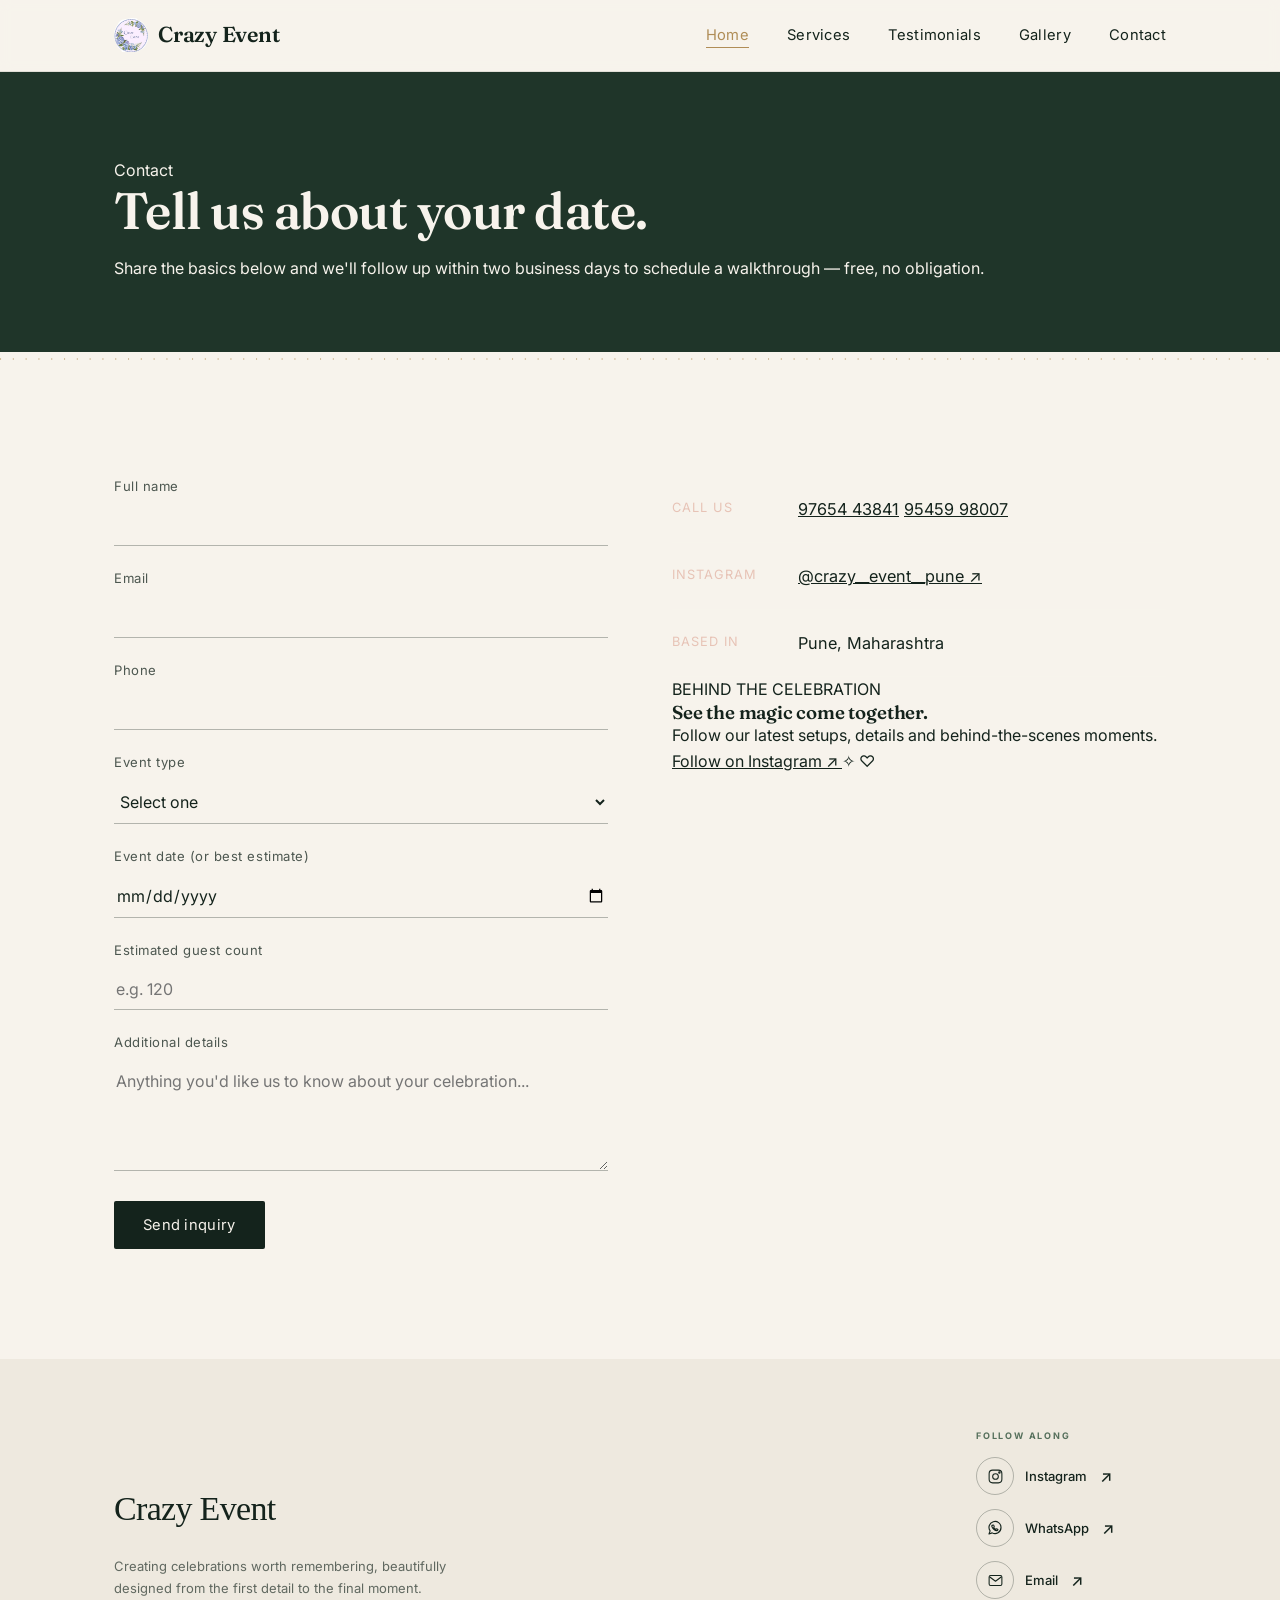
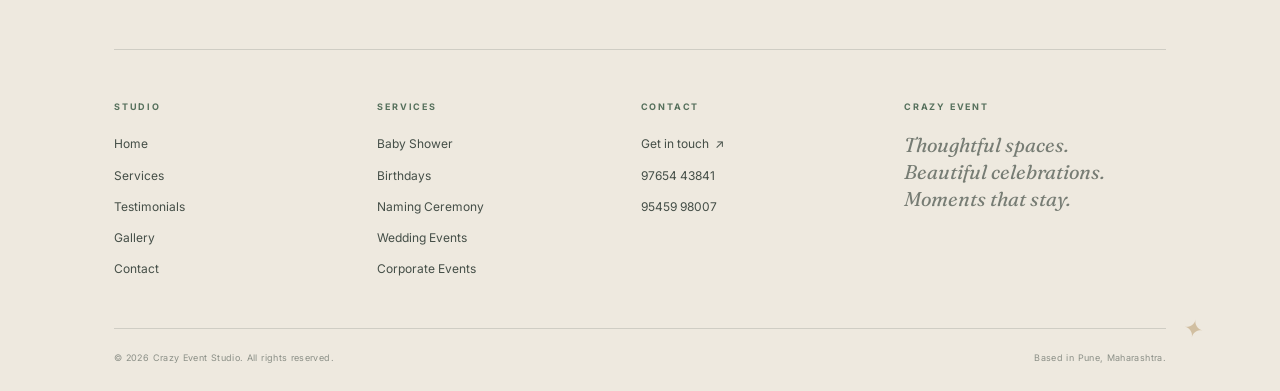
==== contact.html @ b6cb3d37 "Initial Crazy Event website" ====
<!DOCTYPE html>
<html lang="en">
<head>
<meta charset="UTF-8">
<meta name="viewport" content="width=device-width, initial-scale=1.0">
<title>Contact — Crazy Event</title>
<meta name="description" content="Check availability and start a quote with Crazy Event for your wedding, private event, or corporate occasion.">
<link rel="preconnect" href="https://fonts.googleapis.com">
<link href="https://fonts.googleapis.com/css2?family=Fraunces:ital,opsz,wght@0,9..144,400;0,9..144,500;0,9..144,600;1,9..144,400;1,9..144,500&family=Inter:wght@400;500;600&display=swap" rel="stylesheet">
<link rel="stylesheet" href="styles.css">
</head>
<body>

<header class="site-header">
  <nav class="wrap nav">
    <a href="index.html" class="brand">
      <img src="images/logo.jpg" alt="Crazy Event logo" class="brand-logo">
      <span class="brand-text">Crazy Event</span>
    </a>
    <ul class="nav-links">
      <li><a href="index.html" class="active">Home</a></li>
      <li><a href="index.html#design">Services</a></li>
       <li><a href="index.html#testimonials">Testimonials</a></li>
       
     <li><a href="index.html#recent-installs">Gallery</a></li>
    <li><a href="index.html#final-cta">Contact</a></li>
      
    </ul>
    <button class="menu-btn" aria-label="Toggle menu" aria-expanded="false">
      <span></span><span></span><span></span>
    </button>
  </nav>
</header>

<section class="page-hero">
  <div class="wrap">
    <span class="eyebrow">Contact</span>
    <h1>Tell us about your date.</h1>
    <p class="hero-sub">Share the basics below and we'll follow up within two business days to schedule a walkthrough — free, no obligation.</p>
  </div>
</section>

<div class="lattice-rule" aria-hidden="true">
  <svg viewBox="0 0 1200 14" preserveAspectRatio="none" xmlns="http://www.w3.org/2000/svg">
    <line x1="0" y1="7" x2="1200" y2="7" stroke="#B08D57" stroke-width="1" stroke-dasharray="1 11"/>
  </svg>
</div>

<section>
  <div class="wrap contact-grid">

    <div>
      <form id="contact-form" novalidate>
        <div class="field">
          <label for="name">Full name</label>
          <input type="text" id="name" name="name" required autocomplete="name">
        </div>
        <div class="field">
          <label for="email">Email</label>
          <input type="email" id="email" name="email" required autocomplete="email">
        </div>
        <div class="field">
          <label for="phone">Phone</label>
          <input type="tel" id="phone" name="phone" autocomplete="tel">
        </div>
        <div class="field">
          <label for="event-type">Event type</label>
          <select id="event-type" name="event-type" required>
            <option value="">Select one</option>
            <option value="baby-shower">Baby shower</option>
            <option value="birthday">Birthday</option>
            <option value="naming-ceremony">Naming ceremony</option>
            <option value="wedding">Wedding</option>
            <option value="Corporate Event">Corporate Event</option>
            <option value="other">Other</option>
          </select>
        </div>
        <div class="field">
          <label for="date">Event date (or best estimate)</label>
          <input type="date" id="date" name="date">
        </div>
        <div class="field">
          <label for="guests">Estimated guest count</label>
          <input type="number" id="guests" name="guests" min="1" placeholder="e.g. 120">
        </div>
        <div class="field">
    <label for="message">Additional details</label>
    <textarea
        id="message"
        name="message"
        placeholder="Anything you'd like us to know about your celebration..."
    ></textarea>
</div>
     <button type="button" id="whatsapp-submit" class="btn btn-primary">
    Send inquiry
</button>
        
      </form>
    </div>

    <div class="contact-details">

    <div class="contact-info-item">
        <span class="lbl">CALL US</span>
        <div class="val contact-phones">
            <a href="tel:+919765443841">97654 43841</a>
            <a href="tel:+919545998007">95459 98007</a>
        </div>
    </div>

    <div class="contact-info-item">
        <span class="lbl">INSTAGRAM</span>
        <span class="val">
            <a href="https://www.instagram.com/crazy__event__pune/"
               target="_blank"
               rel="noopener noreferrer">
                @crazy__event__pune ↗
            </a>
        </span>
    </div>

    <div class="contact-info-item">
        <span class="lbl">BASED IN</span>
        <span class="val">
            Pune, Maharashtra
        </span>
    </div>

    <div class="contact-instagram-card">
    <span class="contact-instagram-kicker">BEHIND THE CELEBRATION</span>

    <h3>
        See the magic
        <span>come together.</span>
    </h3>

    <p>
        Follow our latest setups, details and
        behind-the-scenes moments.
    </p>

    <a href="https://www.instagram.com/crazy__event__pune/"
       target="_blank"
       rel="noopener noreferrer"
       class="contact-instagram-link">
        Follow on Instagram
        <span>↗</span>
    </a>

    <span class="contact-card-sparkle">✧</span>
    <span class="contact-card-heart">♡</span>
</div>

</div>
  </div>
</section>

<footer class="site-footer">
    <div class="wrap">

        <!-- FOOTER TOP -->
        <div class="footer-top">

            <!-- BRAND -->
            <div class="footer-brand">

                <a href="index.html" class="footer-wordmark">
                    Crazy Event
                </a>

                <p>
                    Creating celebrations worth remembering,
                    beautifully designed from the first detail
                    to the final moment.
                </p>

            </div>


            <!-- SOCIAL LINKS -->
            <div class="footer-follow">

                <span class="footer-label">FOLLOW ALONG</span>


                <!-- Instagram -->
                <a
                    href="https://www.instagram.com/crazy__event__pune/"
                    target="_blank"
                    rel="noopener noreferrer"
                    class="footer-social-link"
                >

                    <span class="instagram-circle">
                        <svg viewBox="0 0 24 24" aria-hidden="true">
                            <rect
                                x="3"
                                y="3"
                                width="18"
                                height="18"
                                rx="5">
                            </rect>

                            <circle
                                cx="12"
                                cy="12"
                                r="4">
                            </circle>

                            <circle
                                cx="17.5"
                                cy="6.5"
                                r="1">
                            </circle>
                        </svg>
                    </span>

                    <span>Instagram</span>

                    <span class="footer-social-arrow">↗</span>

                </a>


                <!-- WhatsApp -->
                <a
                    href="https://wa.me/919765443841"
                    target="_blank"
                    rel="noopener noreferrer"
                    class="footer-social-link"
                >

                    <span class="social-circle whatsapp-circle">

                        <svg viewBox="0 0 24 24" aria-hidden="true">

                            <path
                                d="M20 11.5a8 8 0 0 1-11.8 7L4 20l1.5-4.1A8 8 0 1 1 20 11.5Z">
                            </path>

                            <path
                                d="M8.5 8.5c.2-.4.4-.5.7-.5h.6c.2 0 .4.1.5.4l.7 1.5c.1.2.1.4-.1.6l-.6.7c.6 1.1 1.5 1.9 2.6 2.5l.6-.6c.2-.2.4-.2.6-.1l1.5.7c.3.1.4.3.3.6-.2.6-.6 1-1.2 1.2-1 .2-2.8-.5-4.3-1.8-1.3-1.1-2.2-2.5-2.5-3.5-.2-.7-.1-1.3.1-1.7Z">
                            </path>

                        </svg>

                    </span>

                    <span>WhatsApp</span>

                    <span class="footer-social-arrow">↗</span>

                </a>


                <!-- Email -->
                <a
                    href="contact.html"
                    class="footer-social-link"
                >

                    <span class="social-circle">

                        <svg viewBox="0 0 24 24" aria-hidden="true">

                            <rect
                                x="3"
                                y="5"
                                width="18"
                                height="14"
                                rx="2">
                            </rect>

                            <path d="m4 7 8 6 8-6"></path>

                        </svg>

                    </span>

                    <span>Email</span>

                    <span class="footer-social-arrow">↗</span>

                </a>

            </div>

        </div>


        <!-- FOOTER LINKS -->
        <div class="footer-links">


            <!-- STUDIO -->
            <div class="footer-column">

                <span class="footer-label">
                    STUDIO
                </span>

                <a href="index.html">
                    Home
                </a>

                <a href="services.html">
                    Services
                </a>

                <a href="index.html#testimonials">
                    Testimonials
                </a>

                <a href="index.html#recent-installs">
                    Gallery
                </a>

                <a href="contact.html">
                    Contact
                </a>

            </div>


            <!-- SERVICES -->
            <div class="footer-column">

                <span class="footer-label">
                    SERVICES
                </span>

                <a href="services.html">
                    Baby Shower
                </a>

                <a href="services.html">
                    Birthdays
                </a>

                <a href="services.html">
                    Naming Ceremony
                </a>

                <a href="services.html">
                    Wedding Events
                </a>

                <a href="services.html">
                    Corporate Events
                </a>

            </div>


            <!-- CONTACT -->
            <div class="footer-column">

                <span class="footer-label">
                    CONTACT
                </span>

                <a href="contact.html">
                    Get in touch
                    <span class="link-arrow">↗</span>
                </a>

                <a href="tel:+919765443841">
                    97654 43841
                </a>

                <a href="tel:+919545998007">
                    95459 98007
                </a>

            </div>


            <!-- CLOSING MESSAGE -->
            <div class="footer-note">

                <span class="footer-label">
                    CRAZY EVENT
                </span>

                <p>
                    Thoughtful spaces.
                    Beautiful celebrations.
                    Moments that stay.
                </p>

            </div>

        </div>


        <!-- FOOTER BOTTOM -->
        <div class="footer-bottom">

            <span>
                © 2026 Crazy Event Studio. All rights reserved.
            </span>

            <span>
                Based in Pune, Maharashtra.
            </span>

        </div>

    </div>
</footer>

<script src="script.js"></script>

<script>
document.addEventListener("DOMContentLoaded", function () {

    const whatsappButton = document.getElementById("whatsapp-submit");

    if (!whatsappButton) {
        console.error("WhatsApp button not found.");
        return;
    }

    whatsappButton.addEventListener("click", function () {

        const name = document.getElementById("name").value.trim();
        const email = document.getElementById("email").value.trim();
        const phone = document.getElementById("phone").value.trim();
        const eventType = document.getElementById("event-type").value;
        const date = document.getElementById("date").value;
        const guests = document.getElementById("guests").value;
        const message = document.getElementById("message").value.trim();

        // Basic required fields
        if (!name || !email || !eventType) {
            alert("Please fill in your name, email and event type.");
            return;
        }

        // Crazy Event WhatsApp number
        const whatsappNumber = "919765443841";

        const whatsappMessage =
`Hello Crazy Event! 👋

I'd like to enquire about an event.

Name: ${name}
Email: ${email}
Phone: ${phone || "Not provided"}

Event Type: ${eventType}
Event Date: ${date || "Not specified"}
Guests: ${guests || "Not specified"}

Additional Details:
${message || "Not provided"}

Thank you!`;

        const whatsappURL =
            "https://wa.me/" +
            whatsappNumber +
            "?text=" +
            encodeURIComponent(whatsappMessage);

        window.open(whatsappURL, "_blank");

    });

});
</script>

</body>
</html>
---- styles.css ----
/* ===========================================================
   Crazy Event — Event Decor Studio
   Complete Stylesheet
   =========================================================== */

:root {
  --ink: #14231C;
  --forest: #1F3529;
  --forest-2: #294436;
  --ivory: #F7F3EC;
  --blush: #E7C3B6;
  --brass: #B08D57;
  --vine: #56705C;
  --vine-soft: #B7C4B4;

  --font-display: "Fraunces", "Iowan Old Style", serif;
  --font-body: "Inter", -apple-system, sans-serif;

  --max-w: 1180px;
  --gutter: clamp(20px, 5vw, 64px);
  --ease: cubic-bezier(.22,.61,.36,1);
}


/* ===========================================================
   RESET / BASE
   =========================================================== */

*,
*::before,
*::after {
  box-sizing: border-box;
}

html {
  scroll-behavior: smooth;
}

@media (prefers-reduced-motion: reduce) {
  html {
    scroll-behavior: auto;
  }

  *,
  *::before,
  *::after {
    animation-duration: 0.001ms !important;
    animation-iteration-count: 1 !important;
    transition-duration: 0.001ms !important;
  }
}

body {
  margin: 0;
  background: var(--ivory);
  color: var(--ink);
  font-family: var(--font-body);
  font-size: 16px;
  line-height: 1.6;
  -webkit-font-smoothing: antialiased;
}

img {
  max-width: 100%;
  display: block;
}

a {
  color: inherit;
}

h1,
h2,
h3,
h4 {
  font-family: var(--font-display);
  font-weight: 600;
  line-height: 1.08;
  margin: 0;
  letter-spacing: -0.01em;
}

.italic {
  font-style: italic;
  font-weight: 400;
}

p {
  margin: 0;
}

.wrap {
  max-width: var(--max-w);
  margin: 0 auto;
  padding-left: var(--gutter);
  padding-right: var(--gutter);
}

a:focus-visible,
button:focus-visible,
input:focus-visible,
textarea:focus-visible {
  outline: 2px solid var(--brass);
  outline-offset: 3px;
}


/* ===========================================================
   SIGNATURE MOTIF — TRELLIS LATTICE
   =========================================================== */

.lattice-rule {
  width: 100%;
  height: 14px;
  display: block;
}

.lattice-rule svg {
  width: 100%;
  height: 100%;
  display: block;
}


/* ===========================================================
   HEADER / NAVIGATION
   =========================================================== */

.site-header {
  position: sticky;
  top: 0;
  z-index: 50;
  background: rgba(247, 243, 236, 0.92);
  backdrop-filter: blur(6px);
  border-bottom: 1px solid rgba(20, 35, 28, 0.1);
}

.nav {
  display: flex;
  align-items: center;
  justify-content: space-between;
  padding-top: 18px;
  padding-bottom: 18px;
}

.brand {
  font-family: var(--font-display);
  font-size: 1.35rem;
  font-weight: 600;
  letter-spacing: -0.01em;
  text-decoration: none;
  color: var(--ink);
  display: flex;
  align-items: center;
  gap: 10px;
}

.brand-logo {
  width: 34px;
  height: 34px;
  border-radius: 4px;
  display: block;
}

.brand .amp {
  font-style: italic;
  color: var(--brass);
  font-weight: 400;
}

.nav-links {
  display: flex;
  align-items: center;
  gap: clamp(18px, 3vw, 38px);
  list-style: none;
  margin: 0;
  padding: 0;
}

.nav-links a {
  text-decoration: none;
  font-size: 0.92rem;
  letter-spacing: 0.02em;
  color: var(--ink);
  position: relative;
  padding-bottom: 4px;
}

.nav-links a::after {
  content: "";
  position: absolute;
  left: 0;
  right: 100%;
  bottom: 0;
  height: 1px;
  background: var(--brass);
  transition: right 0.28s var(--ease);
}

.nav-links a:hover::after,
.nav-links a.active::after {
  right: 0;
}

.nav-links a.active {
  color: var(--brass);
}

.nav-cta {
  border: 1px solid var(--ink);
  padding: 9px 18px;
  border-radius: 2px;
  font-size: 0.85rem;
  text-decoration: none;
  transition:
    background 0.2s var(--ease),
    color 0.2s var(--ease);
  white-space: nowrap;
}

.nav-cta:hover {
  background: var(--ink);
  color: var(--ivory);
}

.menu-btn {
  display: none;
  background: none;
  border: none;
  cursor: pointer;
  width: 34px;
  height: 24px;
  position: relative;
}

.menu-btn span {
  position: absolute;
  left: 0;
  right: 0;
  height: 1px;
  background: var(--ink);
  transition:
    transform 0.25s var(--ease),
    opacity 0.2s var(--ease);
}

.menu-btn span:nth-child(1) {
  top: 2px;
}

.menu-btn span:nth-child(2) {
  top: 11px;
}

.menu-btn span:nth-child(3) {
  top: 20px;
}

.menu-btn.open span:nth-child(1) {
  transform: translateY(9px) rotate(45deg);
}

.menu-btn.open span:nth-child(2) {
  opacity: 0;
}

.menu-btn.open span:nth-child(3) {
  transform: translateY(-9px) rotate(-45deg);
}

@media (max-width: 860px) {

  .nav-links {
    position: fixed;
    inset: 0 0 auto 0;
    top: 64px;
    background: var(--ivory);
    flex-direction: column;
    align-items: flex-start;
    padding: 28px var(--gutter) 34px;
    border-bottom: 1px solid rgba(20, 35, 28, 0.1);
    transform: translateY(-8px);
    opacity: 0;
    visibility: hidden;
    transition:
      opacity 0.25s var(--ease),
      transform 0.25s var(--ease),
      visibility 0.25s;
  }

  .nav-links.open {
    opacity: 1;
    visibility: visible;
    transform: translateY(0);
  }

  .nav-links a {
    font-size: 1.1rem;
    padding: 8px 0;
  }

  .menu-btn {
    display: block;
  }

  .nav-cta {
    display: none;
  }
}


/* ===========================================================
   BUTTONS
   =========================================================== */

.btn {
  display: inline-flex;
  align-items: center;
  gap: 10px;
  font-family: var(--font-body);
  font-size: 0.92rem;
  letter-spacing: 0.02em;
  text-decoration: none;
  padding: 14px 28px;
  border-radius: 2px;
  border: 1px solid transparent;
  cursor: pointer;
  transition:
    background 0.22s var(--ease),
    color 0.22s var(--ease),
    border-color 0.22s var(--ease),
    transform 0.22s var(--ease);
}

.btn-primary {
  background: var(--ink);
  color: var(--ivory);
}

.btn-primary:hover {
  background: var(--forest);
  transform: translateY(-1px);
}

.btn-ghost-dark {
  border-color: var(--ink);
  color: var(--ink);
}

.btn-ghost-dark:hover {
  background: var(--ink);
  color: var(--ivory);
}

.btn-ghost-light {
  border-color: var(--vine-soft);
  color: var(--ivory);
}

.btn-ghost-light:hover {
  background: var(--ivory);
  color: var(--forest);
}




.vine-draw path {
  stroke-dasharray: 900;
  stroke-dashoffset: 900;
  animation: draw 2.4s var(--ease) forwards;
}

.vine-draw .d2 {
  animation-delay: 0.25s;
}

.vine-draw .d3 {
  animation-delay: 0.5s;
}

.vine-draw .bloom {
  opacity: 0;
  transform-origin: center;
  animation: bloomIn 0.9s var(--ease) forwards;
  animation-delay: 1.9s;
}

@keyframes draw {
  to {
    stroke-dashoffset: 0;
  }
}

@keyframes bloomIn {
  to {
    opacity: 1;
  }
}







/* ===========================================================
   HERO KEYFRAMES
   =========================================================== */

@keyframes heroTextIn {
  from {
    opacity: 0;
    transform: translateX(-45px);
  }

  to {
    opacity: 1;
    transform: translateX(0);
  }
}

@keyframes heroImageIn {
  from {
    opacity: 0;
    transform: translateX(45px) scale(0.96);
  }

  to {
    opacity: 1;
    transform: translateX(0) scale(1);
  }
}

@keyframes heroItemIn {
  from {
    opacity: 0;
    transform: translateY(20px);
  }

  to {
    opacity: 1;
    transform: translateY(0);
  }
}

@keyframes heroFloat {
  0% {
    transform: translateY(0);
  }

  50% {
    transform: translateY(-8px);
  }

  100% {
    transform: translateY(0);
  }
}



/* ===========================================================
   GENERIC SECTIONS
   =========================================================== */

section {
  padding-top: clamp(64px, 9vw, 110px);
  padding-bottom: clamp(64px, 9vw, 110px);
}

.section-dark {
  background: var(--forest);
  color: var(--ivory);
}

.section-blush {
  background: var(--blush);
  color: var(--ink);
}

.section-head {
  display: flex;
  justify-content: space-between;
  align-items: flex-end;
  gap: 30px;
  margin-bottom: clamp(36px, 5vw, 64px);
  flex-wrap: wrap;
}

.section-head h2 {
  font-size: clamp(1.9rem, 3.4vw, 2.7rem);
}

.section-head .note {
  max-width: 36ch;
  font-size: 0.98rem;
  opacity: 0.85;
}

.kicker {
  font-size: 0.78rem;
  letter-spacing: 0.16em;
  text-transform: uppercase;
  color: var(--brass);
  margin-bottom: 14px;
  display: block;
}


/* ===========================================================
   CARDS / GRIDS
   =========================================================== */

.grid-3 {
  display: grid;
  grid-template-columns: repeat(3, 1fr);
  gap: 2px;
  background: rgba(20, 35, 28, 0.12);
}

@media (max-width: 860px) {
  .grid-3 {
    grid-template-columns: 1fr;
  }
}

.grid-4 {
  display: grid;
  grid-template-columns: repeat(4, 1fr);
  gap: 2px;
  background: rgba(20, 35, 28, 0.12);
}

@media (max-width: 960px) {
  .grid-4 {
    grid-template-columns: repeat(2, 1fr);
  }
}

@media (max-width: 560px) {
  .grid-4 {
    grid-template-columns: 1fr;
  }
}

.service-card {
  background: var(--ivory);
  padding: clamp(28px, 3vw, 42px);
  transition:
    background 0.25s var(--ease);
}

.service-card:hover {
  background: #fffdfa;
}

.service-card .num {
  font-family: var(--font-display);
  font-style: italic;
  color: var(--brass);
  font-size: 0.95rem;
  margin-bottom: 22px;
  display: block;
}

.service-card h3 {
  font-size: 1.35rem;
  margin-bottom: 12px;
}

.service-card p {
  font-size: 0.95rem;
  opacity: 0.85;
}


/* ===========================================================
   PROCESS STRIP
   =========================================================== */

.process {
  display: grid;
  grid-template-columns: repeat(4, 1fr);
  gap: 0;
  border-top: 1px solid var(--vine-soft);
  border-bottom: 1px solid var(--vine-soft);
}

@media (max-width: 760px) {
  .process {
    grid-template-columns: 1fr;
  }
}

.process-step {
  padding: 30px clamp(16px, 2vw, 28px);
  border-right: 1px solid rgba(247, 243, 236, 0.18);
}

.process-step:last-child {
  border-right: none;
}

@media (max-width: 760px) {

  .process-step {
    border-right: none;
    border-bottom: 1px solid rgba(247, 243, 236, 0.18);
  }

  .process-step:last-child {
    border-bottom: none;
  }
}

.process-step .step-label {
  font-family: var(--font-display);
  font-style: italic;
  color: var(--blush);
  font-size: 1.1rem;
  display: block;
  margin-bottom: 10px;
}

.process-step h4 {
  font-size: 1.05rem;
  margin-bottom: 8px;
  color: var(--ivory);
}

.process-step p {
  font-size: 0.88rem;
  color: var(--vine-soft);
}


/* ===========================================================
   GALLERY
   =========================================================== */

.filter-row {
  display: flex;
  gap: 10px;
  flex-wrap: wrap;
  margin-bottom: 40px;
}

.filter-btn {
  border: 1px solid rgba(20, 35, 28, 0.25);
  background: transparent;
  padding: 9px 18px;
  font-size: 0.85rem;
  border-radius: 20px;
  cursor: pointer;
  font-family: var(--font-body);
  transition:
    transform 0.3s ease,
    background-color 0.3s ease,
    color 0.3s ease,
    border-color 0.2s ease;
}

.filter-btn:hover {
  border-color: var(--ink);
  transform: translateY(-2px);
}

.filter-btn.active {
  background: var(--ink);
  color: var(--ivory);
  border-color: var(--ink);
}

.gallery-grid {
  display: grid;
  grid-template-columns: repeat(3, 1fr);
  gap: 18px;
  overflow: hidden;
  perspective: 1000px;
}

@media (max-width: 860px) {
  .gallery-grid {
    grid-template-columns: repeat(2, 1fr);
  }
}

@media (max-width: 520px) {
  .gallery-grid {
    grid-template-columns: 1fr;
  }
}

.gallery-item {
  position: relative;
  aspect-ratio: 4 / 5;
  overflow: hidden;
  background: var(--forest-2);
  border-radius: 2px;
  opacity: 0;
  transform: translateY(80px) scale(0.94);
  transition:
    opacity 0.9s ease,
    transform 1s cubic-bezier(.22,.61,.36,1);
}

.gallery-item.tall {
  aspect-ratio: 4 / 5.6;
}

.gallery-item.wide {
  grid-column: span 2;
  aspect-ratio: 8 / 5;
}

@media (max-width: 520px) {
  .gallery-item.wide {
    grid-column: span 1;
    aspect-ratio: 4 / 5;
  }
}

.gallery-item svg {
  width: 100%;
  height: 100%;
}

.gallery-item img {
  width: 100%;
  height: 100%;
  object-fit: cover;
  display: block;
  transition:
    transform 1.2s cubic-bezier(.22,.61,.36,1),
    filter 0.8s ease;
}

.gallery-grid.gallery-loaded .gallery-item {
  opacity: 1;
  transform: translateY(0) scale(1);
}

.gallery-grid .gallery-item:nth-child(1) {
  transition-delay: 0.05s;
}

.gallery-grid .gallery-item:nth-child(2) {
  transition-delay: 0.15s;
}

.gallery-grid .gallery-item:nth-child(3) {
  transition-delay: 0.25s;
}

.gallery-grid .gallery-item:nth-child(4) {
  transition-delay: 0.35s;
}

.gallery-grid .gallery-item:nth-child(5) {
  transition-delay: 0.45s;
}

.gallery-grid .gallery-item:nth-child(6) {
  transition-delay: 0.55s;
}

.gallery-grid .gallery-item:nth-child(7) {
  transition-delay: 0.65s;
}

.gallery-grid .gallery-item:nth-child(8) {
  transition-delay: 0.75s;
}

.gallery-grid .gallery-item:nth-child(9) {
  transition-delay: 0.85s;
}

.gallery-item:hover img {
  transform: scale(1.07);
}

.gallery-cap {
  position: absolute;
  left: 0;
  right: 0;
  bottom: 0;
  padding: 16px 18px;
  background:
    linear-gradient(
      to top,
      rgba(20, 35, 28, 0.82),
      transparent
    );
  color: var(--ivory);
  transform: translateY(8px);
  opacity: 0;
  transition:
    transform 0.5s ease,
    opacity 0.5s ease;
}

.gallery-item:hover .gallery-cap {
  transform: translateY(-5px);
  opacity: 1;
}

.gallery-cap .tag {
  font-size: 0.72rem;
  letter-spacing: 0.1em;
  text-transform: uppercase;
  color: var(--blush);
}

.gallery-cap .title {
  font-family: var(--font-display);
  font-size: 1.05rem;
  margin-top: 4px;
}

@media (max-width: 700px) {

  .gallery-grid .gallery-item {
    transform: translateY(50px) scale(0.97);
  }

  .gallery-grid .gallery-item:hover img {
    transform: scale(1.03);
  }
}




/* ===========================================================
   CONTACT PAGE
   =========================================================== */

.contact-grid {
  display: grid;
  grid-template-columns: 1fr 1fr;
  gap: clamp(30px, 5vw, 80px);
}

@media (max-width: 900px) {

  .contact-grid {
    grid-template-columns: 1fr;
  }

  .hero-image {
    height: 360px;
  }
}

.field {
  margin-bottom: 22px;
}

.field label {
  display: block;
  font-size: 0.82rem;
  letter-spacing: 0.04em;
  margin-bottom: 8px;
  opacity: 0.75;
}

.field input,
.field select,
.field textarea {
  width: 100%;
  border: none;
  border-bottom: 1px solid rgba(20, 35, 28, 0.3);
  background: transparent;
  padding: 10px 2px;
  font-family: var(--font-body);
  font-size: 1rem;
  color: var(--ink);
  transition:
    border-color 0.2s var(--ease);
}

.field input:focus,
.field select:focus,
.field textarea:focus {
  border-color: var(--brass);
  outline: none;
}

.field textarea {
  resize: vertical;
  min-height: 110px;
}

.contact-info-item {
  display: flex;
  gap: 16px;
  padding: 20px 0;
  border-bottom: 1px solid rgba(247, 243, 236, 0.15);
}

.contact-info-item .lbl {
  width: 110px;
  flex-shrink: 0;
  color: var(--blush);
  font-size: 0.8rem;
  letter-spacing: 0.08em;
  text-transform: uppercase;
  padding-top: 2px;
}

.contact-info-item .val {
  font-size: 1.02rem;
}

.form-note {
  margin-top: 8px;
  font-size: 0.85rem;
}

.success-msg {
  display: none;
  padding: 18px 20px;
  background: rgba(176, 141, 87, 0.14);
  border: 1px solid var(--brass);
  border-radius: 2px;
  margin-top: 22px;
  font-size: 0.92rem;
}

.success-msg.show {
  display: block;
}


/* ===========================================================
   INTERIOR PAGE HERO
   =========================================================== */

.page-hero {
  background: var(--forest);
  color: var(--ivory);
  padding-top: clamp(56px, 8vw, 86px);
  padding-bottom: clamp(46px, 7vw, 70px);
}

.page-hero h1 {
  font-size: clamp(2.1rem, 4.4vw, 3.2rem);
}

.page-hero .hero-sub {
  margin-top: 18px;
}


/* ===========================================================
   UTILITY
   =========================================================== */

.mt-lg {
  margin-top: clamp(40px, 6vw, 70px);
}

.center {
  text-align: center;
}

.two-col {
  display: grid;
  grid-template-columns: 1fr 1fr;
  gap: clamp(30px, 5vw, 70px);
  align-items: center;
}

@media (max-width: 860px) {
  .two-col {
    grid-template-columns: 1fr;
  }
}


/* ===========================================================
   CRAZY EVENT — OPENING INTRO
   =========================================================== */

.intro-screen {
  position: fixed;
  inset: 0;
  z-index: 9999;
  background: var(--forest);
  display: flex;
  align-items: center;
  justify-content: center;
  overflow: hidden;
  transition:
    opacity 1s ease,
    visibility 1s ease;
}

.intro-content {
  text-align: center;
  color: var(--ivory);
  display: flex;
  flex-direction: column;
  align-items: center;
  position: relative;
}

.intro-small {
  margin: 18px 0 12px;
  font-size: 0.72rem;
  letter-spacing: 0.35em;
  text-transform: uppercase;
  color: var(--blush);
  opacity: 0;
  transform: translateY(15px);
  animation:
    introSmall 0.8s ease forwards;
  animation-delay: 0.4s;
}

.intro-title {
  margin: 0;
  font-size: clamp(3rem, 9vw, 7rem);
  font-weight: 500;
  letter-spacing: 0.08em;
  color: var(--ivory);
  opacity: 0;
  transform: scale(0.92);
  animation:
    introTitle 1.2s cubic-bezier(.22,.61,.36,1) forwards;
  animation-delay: 0.7s;
}

.intro-line {
  width: 0;
  height: 1px;
  background: var(--brass);
  animation:
    introLine 1s ease forwards;
}

.intro-line:first-child {
  animation-delay: 0.25s;
}

.intro-line:last-child {
  animation-delay: 1.3s;
}

@keyframes introSmall {
  from {
    opacity: 0;
    transform: translateY(15px);
  }

  to {
    opacity: 1;
    transform: translateY(0);
  }
}

@keyframes introTitle {
  from {
    opacity: 0;
    transform: scale(0.92);
    letter-spacing: 0.18em;
  }

  to {
    opacity: 1;
    transform: scale(1);
    letter-spacing: 0.08em;
  }
}

@keyframes introLine {
  from {
    width: 0;
  }

  to {
    width: 90px;
  }
}

.intro-screen.intro-hide {
  opacity: 0;
  visibility: hidden;
  pointer-events: none;
}

.intro-screen.intro-hide .intro-content {
  transform: translateY(-25px);
  transition:
    transform 0.9s ease;
}

body.intro-active {
  overflow: hidden;
}

@media (max-width: 600px) {

  .intro-title {
    font-size: clamp(2.4rem, 13vw, 4rem);
    letter-spacing: 0.06em;
  }

  .intro-small {
    font-size: 0.65rem;
    letter-spacing: 0.25em;
  }

  .intro-line {
    max-width: 70px;
  }
}


/* ===========================================================
   GALLERY SCROLL ANIMATION
   =========================================================== */

.section-blush .section-head {
  opacity: 0;
  transform: translateY(35px);
  transition:
    opacity 0.8s ease,
    transform 0.8s cubic-bezier(.22,.61,.36,1);
}

.section-blush.gallery-visible .section-head {
  opacity: 1;
  transform: translateY(0);
}

.section-blush.gallery-visible .gallery-item {
  opacity: 1;
  transform: translateY(0) scale(1);
}


/* ===========================================================
   CRAZY EVENT — SERVICES PAGE
   =========================================================== */


.ce-page-hero {
  background: var(--forest);
  color: var(--ivory);
  padding-top: clamp(70px, 10vw, 120px);
  padding-bottom: clamp(60px, 8vw, 95px);
  position: relative;
  overflow: hidden;
}

.ce-page-hero-inner {
  max-width: var(--max-w);
  margin: 0 auto;
  padding-left: var(--gutter);
  padding-right: var(--gutter);
}

.ce-eyebrow {
  font-size: 0.76rem;
  letter-spacing: 0.16em;
  text-transform: uppercase;
  color: var(--blush);
  display: inline-flex;
  align-items: center;
  gap: 10px;
}

.ce-eyebrow::before {
  content: "";
  width: 26px;
  height: 1px;
  background: var(--brass);
  display: inline-block;
}

.ce-page-hero h1 {
  max-width: 850px;
  margin-top: 24px;
  font-family: var(--font-display);
  font-size: clamp(3rem, 7vw, 6.5rem);
  font-weight: 500;
  line-height: 0.98;
  letter-spacing: -0.025em;
  color: var(--ivory);
}

.ce-page-hero-bottom {
  margin-top: 55px;
  display: flex;
  justify-content: space-between;
  align-items: flex-end;
  gap: 40px;
}

.ce-page-hero-bottom p {
  max-width: 46ch;
  color: var(--vine-soft);
  font-size: 1rem;
  line-height: 1.7;
}

.ce-scroll-note {
  color: var(--blush);
  font-size: 0.76rem;
  letter-spacing: 0.12em;
  text-transform: uppercase;
  white-space: nowrap;
}

.ce-scroll-note span {
  color: var(--brass);
  margin-left: 8px;
  font-size: 1rem;
}


/* -----------------------------------------------------------
   SERVICES SECTION
   ----------------------------------------------------------- */

.ce-services {
  background: var(--ivory);
  padding-top: clamp(75px, 10vw, 120px);
  padding-bottom: clamp(80px, 10vw, 130px);
}

.ce-services-header {
  max-width: var(--max-w);
  margin: 0 auto;
  padding-left: var(--gutter);
  padding-right: var(--gutter);
  display: grid;
  grid-template-columns: 1fr 0.8fr;
  gap: 60px;
  align-items: end;
  margin-bottom: clamp(70px, 9vw, 120px);
}

.ce-services-header h2 {
  font-size: clamp(2.5rem, 5vw, 4.4rem);
  margin-top: 18px;
  color: var(--ink);
}

.ce-services-header > p {
  max-width: 42ch;
  color: var(--vine);
  font-size: 0.98rem;
  line-height: 1.75;
}


/* -----------------------------------------------------------
   INDIVIDUAL SERVICE
   ----------------------------------------------------------- */

.ce-service-item {
  max-width: var(--max-w);
  margin: 0 auto;
  padding-left: var(--gutter);
  padding-right: var(--gutter);

  display: grid;
  grid-template-columns: 55px minmax(0, 1.15fr) minmax(300px, 0.85fr);
  gap: clamp(25px, 4vw, 60px);

  align-items: center;

  margin-bottom: clamp(90px, 12vw, 150px);
}

.ce-service-item:last-child {
  margin-bottom: 0;
}

.ce-service-number {
  align-self: start;
  padding-top: 8px;

  font-family: var(--font-display);
  font-size: 1rem;
  font-style: italic;
  color: var(--brass);
}

.ce-service-image {
  width: 100%;
  height: clamp(380px, 43vw, 570px);
  overflow: hidden;
  background: var(--forest-2);
  border-radius: 2px;
}

.ce-service-image img {
  width: 100%;
  height: 100%;
  object-fit: cover;
  display: block;

  transition:
    transform 0.9s var(--ease),
    filter 0.7s ease;
}

.ce-service-item:hover .ce-service-image img {
  transform: scale(1.045);
}

.ce-service-content {
  padding-right: 15px;
}

.ce-service-label {
  display: block;
  margin-bottom: 17px;

  color: var(--brass);
  font-size: 0.72rem;
  letter-spacing: 0.15em;
  text-transform: uppercase;
}

.ce-service-content h3 {
  color: var(--ink);
  font-size: clamp(2rem, 3.5vw, 3.4rem);
  line-height: 1;
  margin-bottom: 24px;
}

.ce-service-content p {
  max-width: 42ch;
  color: var(--vine);
  font-size: 0.96rem;
  line-height: 1.8;
}

.ce-service-link {
  display: inline-flex;
  align-items: center;
  gap: 12px;

  margin-top: 30px;

  color: var(--ink);
  text-decoration: none;

  font-size: 0.82rem;
  letter-spacing: 0.08em;
  text-transform: uppercase;

  padding-bottom: 7px;
  border-bottom: 1px solid var(--brass);

  transition:
    gap 0.3s var(--ease),
    color 0.2s ease;
}

.ce-service-link span {
  color: var(--brass);
  font-size: 1rem;
  transition: transform 0.3s var(--ease);
}

.ce-service-link:hover {
  color: var(--brass);
  gap: 17px;
}

.ce-service-link:hover span {
  transform: translate(3px, -3px);
}


/* -----------------------------------------------------------
   REVERSE SERVICE LAYOUT
   ----------------------------------------------------------- */

.ce-service-item.reverse {
  grid-template-columns:
    55px
    minmax(300px, 0.85fr)
    minmax(0, 1.15fr);
}

.ce-service-item.reverse .ce-service-image {
  grid-column: 3;
  grid-row: 1;
}

.ce-service-item.reverse .ce-service-content {
  grid-column: 2;
  grid-row: 1;
}

.ce-service-item.reverse .ce-service-number {
  grid-column: 1;
  grid-row: 1;
}


/* -----------------------------------------------------------
   CORPORATE IMAGE
   ----------------------------------------------------------- */

.ce-service-image.corporate-image {
  background: var(--forest-2);
}

.ce-service-image.corporate-image img {
  object-fit: contain;
  padding: 35px;
}


/* -----------------------------------------------------------
   HOW WE WORK
   ----------------------------------------------------------- */

.ce-process {
  background: var(--forest);
  color: var(--ivory);

  padding-top: clamp(80px, 10vw, 125px);
  padding-bottom: clamp(80px, 10vw, 125px);

  padding-left: var(--gutter);
  padding-right: var(--gutter);
}

.ce-process-header {
  max-width: var(--max-w);
  margin: 0 auto;
  margin-bottom: clamp(55px, 7vw, 85px);
}

.ce-process-header h2 {
  margin-top: 18px;
  font-size: clamp(2.5rem, 5vw, 4.5rem);
  font-weight: 500;
  color: var(--ivory);
}

.ce-process-grid {
  max-width: var(--max-w);
  margin: 0 auto;

  display: grid;
  grid-template-columns: repeat(4, 1fr);

  border-top: 1px solid rgba(247, 243, 236, 0.2);
  border-bottom: 1px solid rgba(247, 243, 236, 0.2);
}

.ce-process-card {
  min-height: 250px;
  padding: 30px 28px 35px;

  border-right: 1px solid rgba(247, 243, 236, 0.16);
}

.ce-process-card:last-child {
  border-right: none;
}

.ce-process-card > span {
  display: block;

  font-family: var(--font-display);
  font-style: italic;
  font-size: 0.95rem;

  color: var(--brass);
  margin-bottom: 40px;
}

.ce-process-card h3 {
  color: var(--ivory);
  font-size: 1.45rem;
  margin-bottom: 13px;
}

.ce-process-card p {
  color: var(--vine-soft);
  max-width: 28ch;
  font-size: 0.88rem;
  line-height: 1.75;
}


/* -----------------------------------------------------------
   SERVICES CTA
   ----------------------------------------------------------- */

.ce-services-cta {
  background: var(--blush);
  color: var(--ink);

  padding-top: clamp(80px, 10vw, 130px);
  padding-bottom: clamp(90px, 11vw, 140px);

  text-align: center;
}

.ce-services-cta-inner {
  max-width: 760px;
  margin: 0 auto;

  padding-left: var(--gutter);
  padding-right: var(--gutter);
}

.ce-services-cta .ce-eyebrow {
  color: var(--forest);
}

.ce-services-cta h2 {
  margin-top: 20px;

  font-size: clamp(3rem, 7vw, 6rem);
  line-height: 0.98;
  font-weight: 500;

  color: var(--ink);
}

.ce-services-cta p {
  max-width: 48ch;
  margin: 28px auto 0;

  color: var(--forest);
  font-size: 0.98rem;
  line-height: 1.75;
}

.ce-main-btn {
  display: inline-flex;
  align-items: center;
  gap: 13px;

  margin-top: 35px;

  background: var(--ink);
  color: var(--ivory);

  padding: 15px 27px;

  text-decoration: none;
  border: 1px solid var(--ink);

  font-size: 0.84rem;
  letter-spacing: 0.06em;
  text-transform: uppercase;

  transition:
    background 0.25s var(--ease),
    color 0.25s var(--ease),
    transform 0.25s var(--ease);
}

.ce-main-btn span {
  color: var(--blush);
  transition: transform 0.25s var(--ease);
}

.ce-main-btn:hover {
  background: transparent;
  color: var(--ink);
  transform: translateY(-2px);
}

.ce-main-btn:hover span {
  transform: translate(3px, -3px);
}


/* ===========================================================
   SERVICES PAGE — TABLET
   =========================================================== */

@media (max-width: 900px) {

  .ce-services-header {
    grid-template-columns: 1fr;
    gap: 25px;
  }

  .ce-service-item,
  .ce-service-item.reverse {
    grid-template-columns: 45px 1fr;
    gap: 25px;
  }

  .ce-service-number {
    grid-column: 1 !important;
    grid-row: 1 !important;
  }

  .ce-service-image,
  .ce-service-item.reverse .ce-service-image {
    grid-column: 2 !important;
    grid-row: 1 !important;
    height: 430px;
  }

  .ce-service-content,
  .ce-service-item.reverse .ce-service-content {
    grid-column: 2 !important;
    grid-row: 2 !important;
    padding-right: 0;
  }

  .ce-process-grid {
    grid-template-columns: repeat(2, 1fr);
  }

  .ce-process-card:nth-child(2) {
    border-right: none;
  }

  .ce-process-card:nth-child(1),
  .ce-process-card:nth-child(2) {
    border-bottom: 1px solid rgba(247, 243, 236, 0.16);
  }
}


/* ===========================================================
   SERVICES PAGE — MOBILE
   =========================================================== */

@media (max-width: 600px) {

  .ce-page-hero {
    padding-top: 60px;
    padding-bottom: 65px;
  }

  .ce-page-hero h1 {
    font-size: clamp(2.8rem, 14vw, 4.2rem);
  }

  .ce-page-hero-bottom {
    margin-top: 38px;
    flex-direction: column;
    align-items: flex-start;
    gap: 25px;
  }

  .ce-services {
    padding-top: 65px;
    padding-bottom: 80px;
  }

  .ce-services-header {
    margin-bottom: 65px;
  }

  .ce-services-header h2 {
    font-size: 2.7rem;
  }

  .ce-service-item,
  .ce-service-item.reverse {
    display: grid;
    grid-template-columns: 38px 1fr;
    gap: 18px;
    margin-bottom: 85px;
  }

  .ce-service-number {
    font-size: 0.9rem;
    padding-top: 5px;
  }

  .ce-service-image,
  .ce-service-item.reverse .ce-service-image {
    height: 340px;
  }

  .ce-service-content h3 {
    font-size: 2.3rem;
    line-height: 1;
    margin-bottom: 18px;
  }

  .ce-service-content p {
    font-size: 0.91rem;
  }

  .ce-service-link {
    margin-top: 24px;
  }

  .ce-process {
    padding-top: 70px;
    padding-bottom: 70px;
  }

  .ce-process-header {
    margin-bottom: 50px;
  }

  .ce-process-header h2 {
    font-size: 2.8rem;
  }

  .ce-process-grid {
    grid-template-columns: 1fr;
  }

  .ce-process-card,
  .ce-process-card:nth-child(1),
  .ce-process-card:nth-child(2) {
    min-height: auto;

    padding: 27px 0 30px;

    border-right: none;
    border-bottom: 1px solid rgba(247, 243, 236, 0.16);
  }

  .ce-process-card:last-child {
    border-bottom: none;
  }

  .ce-process-card > span {
    margin-bottom: 22px;
  }

  .ce-services-cta {
    padding-top: 75px;
    padding-bottom: 85px;
  }

  .ce-services-cta h2 {
    font-size: clamp(3rem, 14vw, 4.5rem);
  }

  .ce-services-cta p {
    font-size: 0.92rem;
  }
}


/* ===========================================================
   SERVICES PAGE — SMALL MOBILE
   =========================================================== */

@media (max-width: 420px) {

  .ce-service-item,
  .ce-service-item.reverse {
    grid-template-columns: 30px 1fr;
    gap: 14px;
  }

  .ce-service-image,
  .ce-service-item.reverse .ce-service-image {
    height: 300px;
  }

  .ce-service-content h3 {
    font-size: 2rem;
  }

  .ce-service-label {
    font-size: 0.66rem;
  }
}


/* ===========================================================
   SERVICES PAGE — REDUCED MOTION
   =========================================================== */

@media (prefers-reduced-motion: reduce) {

  .ce-service-image img,
  .ce-service-link,
  .ce-service-link span,
  .ce-main-btn,
  .ce-main-btn span {
    transition: none;
  }

  .ce-service-item:hover .ce-service-image img {
    transform: none;
  }
} 

/* =========================================
   SERVICE REVEAL ANIMATION
========================================= */

.ce-service-item {
  opacity: 0;
  transition:
    opacity 0.9s ease,
    transform 0.9s cubic-bezier(0.22, 1, 0.36, 1);
}

/* Normal services:
   Image enters from left
   Content enters from right
*/
.ce-service-item .ce-service-image {
  opacity: 0;
  transform: translateX(-80px);
  transition:
    opacity 0.9s ease,
    transform 1s cubic-bezier(0.22, 1, 0.36, 1);
}

.ce-service-item .ce-service-content {
  opacity: 0;
  transform: translateX(80px);
  transition:
    opacity 0.9s ease 0.12s,
    transform 1s cubic-bezier(0.22, 1, 0.36, 1) 0.12s;
}


/* =========================================
   ALTERNATING SERVICE
========================================= */

/* Reverse services:
   Image enters from right
   Content enters from left
*/
.ce-service-item.reverse .ce-service-image {
  transform: translateX(80px);
}

.ce-service-item.reverse .ce-service-content {
  transform: translateX(-80px);
}


/* =========================================
   ACTIVE / VISIBLE STATE
========================================= */

.ce-service-item.is-visible {
  opacity: 1;
}

.ce-service-item.is-visible .ce-service-image,
.ce-service-item.is-visible .ce-service-content {
  opacity: 1;
  transform: translateX(0);
}


/* =========================================
   IMAGE HOVER
========================================= */

.ce-service-image {
  overflow: hidden;
}

.ce-service-image img {
  transition: transform 0.8s cubic-bezier(0.22, 1, 0.36, 1);
}

.ce-service-item:hover .ce-service-image img {
  transform: scale(1.04);
}


/* =========================================
   REDUCED MOTION
========================================= */

@media (prefers-reduced-motion: reduce) {
  .ce-service-item,
  .ce-service-item .ce-service-image,
  .ce-service-item .ce-service-content,
  .ce-service-image img {
    opacity: 1;
    transform: none;
    transition: none;
  }
}

/* =========================================================
   CRAZY EVENT — FULL BLEED CINEMATIC HERO
   ========================================================= */

.cinematic-hero {
    position: relative;
    min-height: calc(100vh - 71px);
    height: min(850px, calc(100vh - 71px));

    overflow: hidden;

    display: flex;
    align-items: center;

    color: var(--ivory);
    background: var(--forest);
}


/* ---------------------------------------------------------
   HERO IMAGE
   --------------------------------------------------------- */

.cinematic-hero-media {
    position: absolute;
    inset: 0;
    overflow: hidden;
}

.cinematic-hero-image {
    width: 100%;
    height: 100%;

    object-fit: cover;
    object-position: center;

    transform: scale(1.04);

    animation:
        cinematicImageReveal 1.6s var(--ease) forwards,
        cinematicSlowZoom 14s ease-out 1.6s forwards;
}


/* ---------------------------------------------------------
   CINEMATIC OVERLAY
   --------------------------------------------------------- */

.cinematic-hero-overlay {
    position: absolute;
    inset: 0;

    background:
        linear-gradient(
            90deg,
            rgba(10, 22, 17, 0.88) 0%,
            rgba(10, 22, 17, 0.70) 35%,
            rgba(10, 22, 17, 0.30) 68%,
            rgba(10, 22, 17, 0.20) 100%
        );

    z-index: 1;
}


/* Subtle bottom darkening */

.cinematic-hero::after {
    content: "";

    position: absolute;
    inset: auto 0 0 0;

    height: 35%;

    background:
        linear-gradient(
            to top,
            rgba(10, 22, 17, 0.65),
            transparent
        );

    pointer-events: none;
    z-index: 1;
}


/* ---------------------------------------------------------
   CONTENT
   --------------------------------------------------------- */

.cinematic-hero-content {
    position: relative;
    z-index: 2;

    width: 100%;

    display: flex;
    align-items: center;

    padding-top: clamp(80px, 10vw, 120px);
    padding-bottom: clamp(80px, 10vw, 120px);
}


.cinematic-hero-text {
    max-width: 820px;

    opacity: 0;
    transform: translateY(35px);

    animation:
        cinematicContentIn 1s var(--ease) 0.45s forwards;
}


/* ---------------------------------------------------------
   EYEBROW
   --------------------------------------------------------- */

.cinematic-eyebrow {
    display: flex;
    align-items: center;
    gap: 12px;

    margin-bottom: 24px;

    font-size: 0.72rem;
    letter-spacing: 0.28em;
    text-transform: uppercase;

    color: var(--blush);
}


.cinematic-eyebrow::before {
    content: "";

    width: 42px;
    height: 1px;

    background: var(--brass);

    transform-origin: left;

    animation: cinematicLineIn 0.8s var(--ease) 0.65s both;
}


/* ---------------------------------------------------------
   MAIN HEADING
   --------------------------------------------------------- */

.cinematic-hero h1 {
    max-width: 850px;

    margin: 0;

    font-family: var(--font-display);
font-size: clamp(3rem, 5.5vw, 5.4rem);
    font-weight: 500;

    line-height: 0.94;
    letter-spacing: -0.025em;

    color: var(--ivory);
}


.cinematic-hero h1 span {
    display: block;

    font-style: italic;
    font-weight: 400;

    color: var(--blush);
}


/* ---------------------------------------------------------
   DESCRIPTION
   --------------------------------------------------------- */

.cinematic-hero-text > p {
    max-width: 520px;

    margin-top: 28px;

    font-size: clamp(0.95rem, 1.3vw, 1.08rem);
    line-height: 1.7;

    color: rgba(247, 243, 236, 0.82);
}


/* ---------------------------------------------------------
   BUTTONS
   --------------------------------------------------------- */

.cinematic-actions {
    display: flex;
    align-items: center;
    gap: 14px;
    flex-wrap: wrap;

    margin-top: 28px;
}


.cinematic-btn {
    display: inline-flex;
    align-items: center;
    justify-content: center;
    gap: 18px;

    min-height: 50px;

    padding: 13px 22px;

    text-decoration: none;

    font-family: var(--font-body);
    font-size: 0.84rem;
    letter-spacing: 0.08em;
    text-transform: uppercase;

    border: 1px solid transparent;

    transition:
        background 0.3s var(--ease),
        color 0.3s var(--ease),
        border-color 0.3s var(--ease),
        transform 0.3s var(--ease);
}


.cinematic-btn span {
    font-size: 1rem;

    transition:
        transform 0.3s var(--ease);
}


/* Primary */

.cinematic-btn-primary {
    background: var(--ivory);
    color: var(--ink);
}


.cinematic-btn-primary:hover {
    background: var(--brass);
    color: var(--ivory);

    transform: translateY(-2px);
}


.cinematic-btn-primary:hover span {
    transform: translate(3px, -3px);
}


/* Secondary */

.cinematic-btn-secondary {
    color: var(--ivory);

    border-color: rgba(247, 243, 236, 0.65);

    background: rgba(20, 35, 28, 0.12);
    backdrop-filter: blur(4px);
}


.cinematic-btn-secondary:hover {
    background: var(--ivory);
    color: var(--ink);

    border-color: var(--ivory);

    transform: translateY(-2px);
}


.cinematic-btn-secondary:hover span {
    transform: translateX(4px);
}


/* ---------------------------------------------------------
   BOTTOM INFORMATION
   --------------------------------------------------------- */

.cinematic-hero-bottom {
    position: absolute;

    left: 0;
    right: 0;
    bottom: 0;

    z-index: 3;

    display: flex;
    align-items: flex-end;
    justify-content: space-between;

    gap: 30px;

    padding:
        0
        var(--gutter)
        38px;
}


.cinematic-location {
    font-size: 0.62rem;
    letter-spacing: 0.18em;
    text-transform: uppercase;

    color: rgba(247, 243, 236, 0.62);
}


.cinematic-scroll {
    display: flex;
    align-items: center;
    gap: 12px;

    font-size: 0.62rem;
    letter-spacing: 0.2em;
    text-transform: uppercase;

    color: rgba(247, 243, 236, 0.7);
}


.cinematic-scroll i {
    position: relative;

    display: block;

    width: 1px;
    height: 42px;

    background: rgba(247, 243, 236, 0.45);
}


.cinematic-scroll i::after {
    content: "";

    position: absolute;

    left: -2px;
    bottom: 0;

    width: 5px;
    height: 5px;

    border-right: 1px solid var(--ivory);
    border-bottom: 1px solid var(--ivory);

    transform: rotate(45deg);
}


/* ---------------------------------------------------------
   ANIMATIONS
   --------------------------------------------------------- */

@keyframes cinematicImageReveal {

    from {
        opacity: 0;
        transform: scale(1.10);
    }

    to {
        opacity: 1;
        transform: scale(1.04);
    }
}


@keyframes cinematicSlowZoom {

    from {
        transform: scale(1.04);
    }

    to {
        transform: scale(1.09);
    }
}


@keyframes cinematicContentIn {

    from {
        opacity: 0;
        transform: translateY(35px);
    }

    to {
        opacity: 1;
        transform: translateY(0);
    }
}


@keyframes cinematicLineIn {

    from {
        width: 0;
    }

    to {
        width: 42px;
    }
}


/* ---------------------------------------------------------
   TABLET
   --------------------------------------------------------- */

@media (max-width: 900px) {

    .cinematic-hero {
        min-height: calc(100vh - 64px);
        height: calc(100vh - 64px);
    }

    .cinematic-hero-overlay {
        background:
            linear-gradient(
                90deg,
                rgba(10, 22, 17, 0.88),
                rgba(10, 22, 17, 0.48)
            );
    }

    .cinematic-hero h1 {
        font-size: clamp(3rem, 9vw, 5.5rem);
    }

}


/* ---------------------------------------------------------
   MOBILE
   --------------------------------------------------------- */

@media (max-width: 600px) {

    .cinematic-hero {
        min-height: calc(100svh - 64px);
        height: calc(100svh - 64px);

        align-items: flex-end;
    }


    .cinematic-hero-image {
        object-position: 60% center;
    }


    .cinematic-hero-overlay {
        background:
            linear-gradient(
                180deg,
                rgba(10, 22, 17, 0.20) 0%,
                rgba(10, 22, 17, 0.52) 42%,
                rgba(10, 22, 17, 0.92) 100%
            );
    }


    .cinematic-hero-content {
        padding-top: 80px;
        padding-bottom: 100px;
    }


    .cinematic-hero-text {
        max-width: 100%;
    }


    .cinematic-eyebrow {
        margin-bottom: 18px;

        font-size: 0.62rem;
        letter-spacing: 0.2em;
    }


    .cinematic-hero h1 {
        font-size: clamp(2.8rem, 14vw, 4.5rem);
        line-height: 0.95;
    }


    .cinematic-hero-text > p {
        max-width: 34ch;

        margin-top: 20px;

        font-size: 0.92rem;
    }


    .cinematic-actions {
        margin-top: 26px;

        gap: 10px;
    }


    .cinematic-btn {
        min-height: 46px;

        padding: 11px 17px;

        font-size: 0.72rem;
        letter-spacing: 0.06em;
    }


    .cinematic-hero-bottom {
        padding:
            0
            var(--gutter)
            18px;
    }


    .cinematic-location {
        display: none;
    }


    .cinematic-scroll {
        margin-left: auto;

        font-size: 0.56rem;
    }


    .cinematic-scroll i {
        height: 30px;
    }

}


/* ---------------------------------------------------------
   REDUCED MOTION
   --------------------------------------------------------- */

@media (prefers-reduced-motion: reduce) {

    .cinematic-hero-image,
    .cinematic-hero-text,
    .cinematic-eyebrow::before {
        animation: none;
    }

    .cinematic-hero-image {
        opacity: 1;
        transform: scale(1);
    }

    .cinematic-hero-text {
        opacity: 1;
        transform: none;
    }

}
/* =========================================================
   CRAZY EVENT — APPROACH SECTION
   ========================================================= */

.approach-section {
    position: relative;

    background: var(--ivory);
    color: var(--ink);

    padding-top: 35px;
    padding-bottom: 20px;

    overflow: hidden;
}
/* ---------------------------------------------------------
   TOP LABEL
   --------------------------------------------------------- */

.approach-top {
    display: flex;
    align-items: center;
    justify-content: space-between;

    padding-bottom: 24px;

    border-bottom: 1px solid rgba(20, 35, 28, 0.16);
}


.approach-label {
    display: flex;
    align-items: center;
    gap: 12px;

    font-size: 0.68rem;
    letter-spacing: 0.22em;
    text-transform: uppercase;

    color: var(--brass);
}


.approach-line {
    width: 42px;
    height: 1px;

    background: var(--brass);
}


.approach-number {
    font-family: var(--font-display);

    font-size: 0.95rem;
    font-style: italic;

    color: var(--brass);
}


/* ---------------------------------------------------------
   MAIN GRID
   --------------------------------------------------------- */

.approach-grid {
    display: grid;

    grid-template-columns:
        minmax(0, 1.35fr)
        minmax(280px, 0.65fr);

    gap: clamp(50px, 10vw, 150px);

    padding-top: clamp(55px, 7vw, 85px);
    padding-bottom: clamp(55px, 7vw, 85px);

    align-items: start;
}


/* ---------------------------------------------------------
   LARGE STATEMENT
   --------------------------------------------------------- */

.approach-heading h2 {
    max-width: 760px;

    font-family: var(--font-display);

    font-size: clamp(3rem, 5.5vw, 5.8rem);
    font-weight: 500;

    line-height: 0.98;
    letter-spacing: -0.025em;
}


.approach-heading h2 span {
    display: block;

    font-style: italic;
    font-weight: 400;

    color: var(--brass);
}


/* ---------------------------------------------------------
   COPY
   --------------------------------------------------------- */

.approach-copy {
    max-width: 420px;

    padding-top: 8px;
}


.approach-lead {
    font-family: var(--font-display);

    font-size: clamp(1.25rem, 2vw, 1.55rem);
    line-height: 1.3;

    margin-bottom: 22px;
}


.approach-copy > p:not(.approach-lead) {
    font-size: 0.96rem;
    line-height: 1.75;

    color: rgba(20, 35, 28, 0.72);
}


/* ---------------------------------------------------------
   LINK
   --------------------------------------------------------- */

.approach-link {
    display: inline-flex;
    align-items: center;
    gap: 14px;

    margin-top: 30px;

    padding-bottom: 7px;

    border-bottom: 1px solid var(--brass);

    text-decoration: none;

    font-size: 0.72rem;
    letter-spacing: 0.14em;
    text-transform: uppercase;

    color: var(--ink);

    transition:
        color 0.3s var(--ease),
        gap 0.3s var(--ease);
}


.approach-link span {
    font-size: 1rem;

    transition: transform 0.3s var(--ease);
}


.approach-link:hover {
    color: var(--brass);
    gap: 18px;
}


.approach-link:hover span {
    transform: translate(3px, -3px);
}


/* ---------------------------------------------------------
   BOTTOM KEYWORDS
   --------------------------------------------------------- */

.approach-bottom {
    display: grid;

    grid-template-columns: repeat(4, 1fr);

    border-top: 1px solid rgba(20, 35, 28, 0.16);
    border-bottom: 1px solid rgba(20, 35, 28, 0.16);
}


.approach-bottom span {
    padding: 17px 10px;

    text-align: center;

    font-size: 0.62rem;
    letter-spacing: 0.2em;
    text-transform: uppercase;

    color: rgba(20, 35, 28, 0.55);

    border-right: 1px solid rgba(20, 35, 28, 0.12);
}


.approach-bottom span:last-child {
    border-right: none;
}


/* ---------------------------------------------------------
   SUBTLE ENTRANCE
   --------------------------------------------------------- */

.approach-label,
.approach-number,
.approach-heading,
.approach-copy,
.approach-bottom {
    opacity: 0;
    transform: translateY(25px);

    animation: approachReveal 0.9s var(--ease) forwards;
}


.approach-label {
    animation-delay: 0.05s;
}


.approach-number {
    animation-delay: 0.12s;
}


.approach-heading {
    animation-delay: 0.18s;
}


.approach-copy {
    animation-delay: 0.28s;
}


.approach-bottom {
    animation-delay: 0.38s;
}


@keyframes approachReveal {

    from {
        opacity: 0;
        transform: translateY(25px);
    }

    to {
        opacity: 1;
        transform: translateY(0);
    }

}


/* ---------------------------------------------------------
   TABLET
   --------------------------------------------------------- */

@media (max-width: 800px) {

    .approach-grid {
        grid-template-columns: 1fr;

        gap: 40px;
    }

    .approach-copy {
        max-width: 600px;
    }

}


/* ---------------------------------------------------------
   MOBILE
   --------------------------------------------------------- */

@media (max-width: 600px) {

    .approach-section {
        padding-top: 70px;
        padding-bottom: 70px;
    }


    .approach-top {
        padding-bottom: 18px;
    }


    .approach-label {
        font-size: 0.6rem;
        letter-spacing: 0.18em;
    }


    .approach-line {
        width: 30px;
    }


    .approach-grid {
        padding-top: 45px;
        padding-bottom: 45px;

        gap: 32px;
    }


    .approach-heading h2 {
        font-size: clamp(2.7rem, 13vw, 4rem);
    }


    .approach-copy {
        padding-top: 0;
    }


    .approach-lead {
        font-size: 1.2rem;
    }


    .approach-bottom {
        grid-template-columns: repeat(2, 1fr);
    }


    .approach-bottom span:nth-child(2) {
        border-right: none;
    }


    .approach-bottom span:nth-child(-n+2) {
        border-bottom: 1px solid rgba(20, 35, 28, 0.12);
    }

}


/* ---------------------------------------------------------
   REDUCED MOTION
   --------------------------------------------------------- */

@media (prefers-reduced-motion: reduce) {

    .approach-label,
    .approach-number,
    .approach-heading,
    .approach-copy,
    .approach-bottom {
        opacity: 1;
        transform: none;
        animation: none;
    }

}

/* =========================================================
   CRAZY EVENT
   WHAT WE DESIGN — OVERLAPPING HORIZONTAL CARDS
   ========================================================= */

.design-section {
    position: relative;

    background: var(--forest);
    color: var(--ivory);

    padding: clamp(90px, 11vw, 150px) 0 20px;

    overflow: hidden;
}


/* =========================================================
   HEADER
   ========================================================= */

.design-header {
    display: flex;
    align-items: flex-end;
    justify-content: space-between;

    gap: 40px;

    margin-bottom: 55px;
}

.design-kicker {
    display: block;

    margin-bottom: 22px;

    font-size: 0.68rem;
    letter-spacing: 0.22em;

    text-transform: uppercase;

    color: var(--blush);
}


.design-heading h2 {
    max-width: 750px;

    margin: 0;

    font-family: var(--font-display);

    font-size: clamp(3rem, 5.5vw, 5.5rem);

    font-weight: 500;

    line-height: 0.96;

    letter-spacing: -0.03em;
}


.design-heading h2 span {
    display: block;

    color: var(--blush);

    font-style: italic;

    font-weight: 400;
}


/* =========================================================
   ALL SERVICES
   ========================================================= */

.design-all-link {
    flex-shrink: 0;

    display: inline-flex;

    align-items: center;

    gap: 14px;

    padding: 16px 24px;

    border: 1px solid rgba(247, 243, 236, 0.4);

    color: var(--ivory);

    text-decoration: none;

    font-size: 0.68rem;

    letter-spacing: 0.14em;

    text-transform: uppercase;

    transition:
        background 0.35s var(--ease),
        color 0.35s var(--ease),
        border-color 0.35s var(--ease);
}


.design-all-link span {
    font-size: 1rem;

    transition: transform 0.35s var(--ease);
}


.design-all-link:hover {
    background: var(--ivory);

    border-color: var(--ivory);

    color: var(--ink);
}


.design-all-link:hover span {
    transform: translate(4px, -4px);
}


/* =========================================
   CRAZY EVENT — TESTIMONIALS
========================================= */

.testimonials-section {
    position: relative;
    background: var(--ivory);
    color: var(--ink);
    padding: 130px 0;
    overflow: hidden;
}


/* HEADER */

.testimonials-header {
    display: flex;
    align-items: center;
    justify-content: space-between;
    margin-bottom: 60px;
}

.testimonials-kicker {
    display: flex;
    align-items: center;
    gap: 14px;

    font-size: .7rem;
    letter-spacing: .2em;
    text-transform: uppercase;

    color: var(--forest);
}

.testimonials-line {
    width: 45px;
    height: 1px;
    background: var(--brass);
}

.testimonials-number {
    font-size: .7rem;
    letter-spacing: .15em;
    color: var(--vine);
}


/* INTRO */

.testimonials-intro {
    display: grid;
    grid-template-columns: 1.1fr .9fr;
    gap: 80px;
    align-items: end;
    margin-bottom: 75px;
}

.testimonials-intro h2 {
    margin: 0;

    font-family: var(--font-display);
    font-size: clamp(3rem, 5vw, 5.5rem);
    font-weight: 400;
    line-height: .95;
    letter-spacing: -.03em;
}

.testimonials-intro h2 span {
    display: block;
    color: var(--vine);
    font-style: italic;
}

.testimonials-intro p {
    max-width: 400px;
    margin: 0 0 5px auto;

    font-size: .9rem;
    line-height: 1.7;

    color: rgba(20,35,28,.65);
}


/* =========================================
   TWO ROW MARQUEE
========================================= */

.testimonial-marquee {
    position: relative;
    width: 100%;

    display: flex;
    flex-direction: column;

    gap: 20px;

    overflow: hidden;
}

.testimonial-row {
    width: 100%;
    overflow: hidden;
}

.testimonial-track {
    display: flex;
    width: max-content;
    gap: 20px;

    will-change: transform;
}

.testimonial-track-left {
    animation: testimonial-left 55s linear infinite;
}

.testimonial-track-right {
    animation: testimonial-right 60s linear infinite;
}


/* ANIMATIONS */

@keyframes testimonial-left {

    from {
        transform: translateX(0);
    }

    to {
        transform: translateX(-50%);
    }

}

@keyframes testimonial-right {

    from {
        transform: translateX(-50%);
    }

    to {
        transform: translateX(0);
    }

}


/* =========================================
   CARD
========================================= */

.testimonial-card {

    flex: 0 0 360px;

    width: 360px;
    height: 360px;

    padding: 30px;

    display: flex;
    flex-direction: column;
    justify-content: flex-start;

    background: #eee8de;
    color: var(--ink);

    border: 1px solid rgba(20,35,28,.12);

    border-radius: 24px;

    transition:
        transform .45s var(--ease),
        background .45s var(--ease),
        color .45s var(--ease),
        box-shadow .45s var(--ease);
}


/* =========================================
   PROFILE
========================================= */

.testimonial-profile {
    display: flex;
    align-items: center;
    gap: 13px;
}

.testimonial-avatar {

    width: 48px;
    height: 48px;

    flex: 0 0 48px;

    display: flex;
    align-items: center;
    justify-content: center;

    border-radius: 50%;

    background: var(--forest);
    color: var(--ivory);

    font-size: .7rem;
    font-weight: 500;
    letter-spacing: .04em;
}

.testimonial-person strong {

    display: block;

    margin-bottom: 4px;

    font-size: .85rem;
    font-weight: 600;
}

.testimonial-person span {

    display: block;

    font-size: .68rem;

    color: rgba(20,35,28,.55);
}


/* =========================================
   STARS
========================================= */

.testimonial-stars {

    display: flex;
    gap: 4px;

    margin-top: 25px;
    margin-bottom: 20px;
}

.testimonial-stars .star {

    font-size: 18px;
    line-height: 1;
}

.testimonial-stars .star.filled {

    color: var(--brass);
}

.testimonial-stars .star.empty {

    color: rgba(20,35,28,.18);
}


/* =========================================
   REVIEW
========================================= */

.testimonial-card blockquote {

    margin: 0;

    max-width: 295px;

    font-family: var(--font-display);

    font-size: 1.25rem;

    line-height: 1.45;

    font-weight: 400;
}


/* =========================================
   HOVER
========================================= */

.testimonial-card:hover {

    transform: translateY(-8px);

    background: var(--forest);

    color: var(--ivory);

    box-shadow:
        0 25px 60px rgba(20,35,28,.2);
}

.testimonial-card:hover
.testimonial-person span {

    color: rgba(247,243,236,.58);
}

.testimonial-card:hover
.testimonial-avatar {

    background: var(--brass);

    color: var(--forest);
}


/* =========================================
   PAUSE WHEN HOVERING
========================================= */

.testimonial-marquee:hover
.testimonial-track {

    animation-play-state: paused;
}


/* =========================================
   EDGE FADE
========================================= */

.testimonial-fade {

    position: absolute;

    top: 0;
    bottom: 0;

    width: 150px;

    z-index: 5;

    pointer-events: none;
}

.testimonial-fade-left {

    left: 0;

    background:
        linear-gradient(
            to right,
            var(--ivory),
            rgba(247,243,236,.85),
            transparent
        );
}

.testimonial-fade-right {

    right: 0;

    background:
        linear-gradient(
            to left,
            var(--ivory),
            rgba(247,243,236,.85),
            transparent
        );
}


/* =========================================
   TABLET
========================================= */

@media (max-width: 900px) {

    .testimonials-section {
        padding: 100px 0;
    }

    .testimonials-intro {

        grid-template-columns: 1fr;

        gap: 30px;

        margin-bottom: 60px;
    }

    .testimonials-intro p {
        margin-left: 0;
    }

    .testimonial-card {

        flex-basis: 330px;

        width: 330px;

        height: 340px;
    }

    .testimonial-fade {
        width: 80px;
    }
}


/* =========================================
   MOBILE
========================================= */

@media (max-width: 600px) {

    .testimonials-section {
        padding: 80px 0;
    }

    .testimonials-header {
        margin-bottom: 45px;
    }

    .testimonials-intro {

        display: block;

        margin-bottom: 55px;
    }

    .testimonials-intro h2 {

        font-size: 3rem;

        margin-bottom: 28px;
    }

    .testimonials-intro p {

        margin: 0;

        font-size: .82rem;
    }

    .testimonial-marquee {
        gap: 15px;
    }

    .testimonial-track {
        gap: 14px;
    }

    .testimonial-card {

        flex: 0 0 300px;

        width: 300px;

        height: 335px;

        padding: 25px;

        border-radius: 20px;
    }

    .testimonial-avatar {

        width: 44px;
        height: 44px;

        flex-basis: 44px;
    }

    .testimonial-stars {

        margin-top: 22px;

        margin-bottom: 18px;
    }

    .testimonial-card blockquote {

        font-size: 1.15rem;

        line-height: 1.45;
    }

    .testimonial-fade {
        width: 45px;
    }

    .testimonial-track-left {
        animation-duration: 48s;
    }

    .testimonial-track-right {
        animation-duration: 52s;
    }
}


/* =========================================
   REDUCED MOTION
========================================= */

@media (prefers-reduced-motion: reduce) {

    .testimonial-track {
        animation: none;
    }

    .testimonial-card {
        transition: none;
    }
}
/* =========================================
   WHAT WE DESIGN — EDITORIAL SHOWCASE
========================================= */

.design-section {
    background: var(--ivory);
    color: var(--ink);
    padding-top: 35px;
     padding-bottom: 10px;
    overflow: hidden;
}


/* HEADER */

.design-header {
    display: flex;
    align-items: flex-end;
    justify-content: space-between;
    gap: 40px;
    margin-bottom: 80px;
}

.design-heading {
    max-width: 720px;
}

.design-kicker {
    display: block;
    margin-bottom: 22px;

    font-family: var(--font-body);
    font-size: 11px;
    font-weight: 700;
    letter-spacing: .22em;
    text-transform: uppercase;

    color: var(--vine);
}

.design-heading h2 {
    margin: 0;

    font-family: var(--font-display);
    font-size: clamp(3rem, 5vw, 5.4rem);
    font-weight: 400;
    line-height: .98;
    letter-spacing: -.04em;
}

.design-heading h2 span {
    display: block;
    color: var(--vine);
    font-style: italic;
}

.design-all-link {
    display: inline-flex;
    align-items: center;
    gap: 10px;

    padding-bottom: 8px;

    color: var(--ink);
    text-decoration: none;

    font-size: 13px;
    font-weight: 600;
    letter-spacing: .05em;

    border-bottom: 1px solid rgba(20,35,28,.35);

    transition:
        gap .4s var(--ease),
        border-color .4s ease;
}

.design-all-link span {
    font-size: 17px;
}

.design-all-link:hover {
    gap: 16px;
    border-color: var(--ink);
}


/* SHOWCASE */

.design-showcase {
    display: grid;
    grid-template-columns: minmax(0, .9fr) minmax(420px, 1.1fr);
    gap: clamp(50px, 8vw, 120px);

    align-items: center;
}


/* SERVICE LIST */

.design-list {
    border-top: 1px solid rgba(20,35,28,.22);
}

.design-service {
    position: relative;

    display: flex;
    align-items: center;
    justify-content: space-between;

    min-height: 105px;
    padding: 20px 4px;

    color: var(--ink);
    text-decoration: none;

    border-bottom: 1px solid rgba(20,35,28,.22);

    transition:
        padding .5s var(--ease),
        background .5s ease;
}

.design-service::before {
    content: "";

    position: absolute;
    left: -20px;
    right: -20px;
    top: 0;
    bottom: 0;

    background: rgba(231,195,182,.28);

    transform: scaleY(0);
    transform-origin: bottom;

    transition: transform .5s var(--ease);

    z-index: 0;
}

.design-service:hover::before,
.design-service.active::before {
    transform: scaleY(1);
}

.design-service-left,
.design-arrow {
    position: relative;
    z-index: 1;
}

.design-service-left {
    display: flex;
    align-items: center;
    gap: 28px;
}

.design-number {
    width: 28px;

    font-family: var(--font-body);
    font-size: 11px;
    font-weight: 600;
    letter-spacing: .08em;

    color: var(--vine);
}

.design-service h3 {
    margin: 0;

    font-family: var(--font-display);
    font-size: clamp(1.7rem, 2.5vw, 2.5rem);
    font-weight: 400;
    line-height: 1;

    transition:
        transform .5s var(--ease),
        color .4s ease;
}

.design-service:hover h3,
.design-service.active h3 {
    transform: translateX(10px);
}

.design-arrow {
    font-size: 21px;

    opacity: .5;

    transform: translate(-5px, 5px);

    transition:
        opacity .4s ease,
        transform .5s var(--ease);
}

.design-service:hover .design-arrow,
.design-service.active .design-arrow {
    opacity: 1;
    transform: translate(0, 0);
}


/* IMAGE PREVIEW */

.design-preview {
    position: relative;
}

.design-preview-image {
    position: relative;

    width: 100%;
    aspect-ratio: 1 / 1.08;

    overflow: hidden;

    background: var(--forest);
}

.design-preview-image::after {
    content: "";

    position: absolute;
    inset: 0;

    background:
        linear-gradient(
            to top,
            rgba(20,35,28,.42),
            transparent 45%
        );

    pointer-events: none;
}

.design-preview-image img {
    width: 100%;
    height: 100%;

    display: block;

    object-fit: cover;

    transition:
        opacity .35s ease,
        transform 1s var(--ease);
}

.design-preview:hover img {
    transform: scale(1.035);
}


/* IMAGE LABEL */

.design-preview-label {
    position: absolute;

    left: 24px;
    right: 24px;
    bottom: 22px;

    display: flex;
    align-items: center;
    gap: 16px;

    color: var(--ivory);

    z-index: 2;
}

.design-preview-label span {
    font-size: 11px;
    letter-spacing: .1em;
    opacity: .75;
}

.design-preview-label strong {
    font-family: var(--font-display);
    font-size: 25px;
    font-weight: 400;
}


/* =========================================
   TABLET
========================================= */

@media (max-width: 900px) {

    .design-section {
        padding: 90px 0 100px;
    }

    .design-header {
        margin-bottom: 55px;
    }

    .design-showcase {
        grid-template-columns: 1fr;
        gap: 45px;
    }

    .design-preview {
        order: -1;
    }

    .design-preview-image {
        aspect-ratio: 16 / 10;
    }

}


/* =========================================
   MOBILE
========================================= */

@media (max-width: 600px) {

    .design-section {
        padding: 75px 0 85px;
    }

    .design-header {
        display: block;
        margin-bottom: 45px;
    }

    .design-kicker {
        margin-bottom: 16px;
    }

    .design-heading h2 {
        font-size: clamp(2.7rem, 12vw, 4rem);
    }

    .design-all-link {
        margin-top: 28px;
    }

    .design-showcase {
        gap: 35px;
    }

    .design-preview-image {
        aspect-ratio: 1 / 1;
    }

    .design-service {
        min-height: 82px;
        padding: 17px 2px;
    }

    .design-service-left {
        gap: 15px;
    }

    .design-number {
        width: 22px;
        font-size: 10px;
    }

    .design-service h3 {
        font-size: 1.55rem;
    }

    .design-arrow {
        font-size: 18px;
    }

    .design-service::before {
        left: -10px;
        right: -10px;
    }

    .design-preview-label {
        left: 18px;
        right: 18px;
        bottom: 17px;
    }

    .design-preview-label strong {
        font-size: 21px;
    }

}

/* =========================================
   FINAL CTA
========================================= */

.final-cta {
    position: relative;
    overflow: hidden;

    background: var(--forest);
    color: var(--ivory);

    padding: clamp(90px, 11vw, 145px) 0;
    text-align: center;
}

.final-cta .wrap {
    position: relative;
}

.final-cta-inner {
    position: relative;
    z-index: 2;

    max-width: 850px;
    margin: 0 auto;
}

/* Kicker */

.final-cta-kicker {
    display: block;

    margin-bottom: 28px;

    color: var(--vine-soft);

    font-family: var(--font-body);
    font-size: 11px;
    font-weight: 600;

    letter-spacing: 0.2em;
    text-transform: uppercase;
}

/* Heading */

.final-cta h2 {
    margin: 0 auto 30px;

    font-family: var(--font-display);
    font-size: clamp(48px, 7vw, 82px);
    font-weight: 400;
    line-height: 0.95;

    letter-spacing: -0.04em;
}

.final-cta h2 span {
    display: block;

    color: var(--blush);

    font-style: italic;
}

/* Description */

.final-cta p {
    max-width: 560px;
    margin: 0 auto 38px;

    color: rgba(247, 243, 236, 0.72);

    font-family: var(--font-body);
    font-size: 15px;
    line-height: 1.7;
}

/* Button */

.final-cta .btn-light {
    display: inline-flex;
    align-items: center;
    gap: 12px;

    padding: 15px 23px;

    background: var(--ivory);
    color: var(--forest);

    font-family: var(--font-body);
    font-size: 11px;
    font-weight: 600;

    letter-spacing: 0.1em;
    text-transform: uppercase;

    text-decoration: none;

    transition:
        transform 0.35s var(--ease),
        background 0.35s ease;
}

.final-cta .btn-light span {
    font-size: 17px;
    line-height: 1;
}

.final-cta .btn-light:hover {
    transform: translateY(-4px);
    background: var(--blush);
}


/* =========================================
   CTA DECORATIONS
========================================= */

.cta-decoration {
    position: absolute;
    z-index: 1;

    pointer-events: none;

    font-family: var(--font-display);
    font-weight: 400;

    color: var(--blush);

    opacity: 0.7;

    transition:
        transform 0.5s var(--ease),
        opacity 0.5s ease;
}

/* Sparkle */

.cta-sparkle {
    top: 8%;
    left: 8%;

    font-size: 38px;

    transform: rotate(-15deg);
}

/* Heart */

.cta-heart {
    top: 17%;
    right: 9%;

    font-size: 43px;

    transform: rotate(12deg);
}

/* Star */

.cta-star {
    right: 17%;
    bottom: 10%;

    font-size: 27px;

    transform: rotate(8deg);
}


/* Subtle movement */

.final-cta:hover .cta-sparkle {
    transform: rotate(5deg) scale(1.08);
}

.final-cta:hover .cta-heart {
    transform: rotate(-5deg) scale(1.08);
}

.final-cta:hover .cta-star {
    transform: rotate(-8deg) scale(1.12);
}


/* =========================================
   MOBILE
========================================= */

@media (max-width: 700px) {

    .final-cta {
        padding: 80px 20px;
    }

    .final-cta h2 {
        font-size: clamp(43px, 13vw, 62px);
    }

    .final-cta p {
        font-size: 14px;
        max-width: 420px;
    }

    .cta-sparkle {
        top: 6%;
        left: 3%;

        font-size: 25px;
    }

    .cta-heart {
        top: 13%;
        right: 3%;

        font-size: 30px;
    }

    .cta-star {
        right: 8%;
        bottom: 7%;

        font-size: 21px;
    }
}
/* =========================================
   INSTAGRAM TEASER
========================================= */

.instagram-teaser {
    position: relative;

    max-width: 760px;
    margin: 70px auto 10px;
    padding: 55px 40px;

    text-align: center;

    border-top: 1px solid rgba(20, 35, 28, 0.18);
    border-bottom: 1px solid rgba(20, 35, 28, 0.18);
}

.instagram-kicker {
    display: block;

    margin-bottom: 18px;

    color: var(--vine);

    font-family: var(--font-body);
    font-size: 10px;
    font-weight: 700;

    letter-spacing: 0.2em;
    text-transform: uppercase;
}

.instagram-teaser h3 {
    margin: 0 auto 28px;

    max-width: 650px;

    color: var(--ink);

    font-family: var(--font-display);
    font-size: clamp(32px, 4vw, 50px);
    font-weight: 400;
    line-height: 1.05;

    letter-spacing: -0.025em;
}

.instagram-teaser h3 span {
    display: block;

    color: var(--forest-2);

    font-style: italic;
}

.instagram-teaser-link {
    display: inline-flex;
    align-items: center;
    gap: 10px;

    color: var(--ink);

    font-family: var(--font-body);
    font-size: 11px;
    font-weight: 600;

    letter-spacing: 0.12em;
    text-transform: uppercase;

    text-decoration: none;

    transition:
        color 0.3s ease,
        transform 0.3s ease;
}

.instagram-teaser-link span {
    font-size: 17px;
    line-height: 1;

    transition: transform 0.3s ease;
}

.instagram-teaser-link:hover {
    color: var(--brass);
}

.instagram-teaser-link:hover span {
    transform: translate(3px, -3px);
}


/* =========================================
   DECORATIVE DETAILS
========================================= */

.instagram-teaser::before {
    content: "✧";

    position: absolute;
    top: 25px;
    left: 12%;

    color: var(--brass);

    font-family: var(--font-display);
    font-size: 24px;

    transform: rotate(-12deg);
}

.instagram-teaser::after {
    content: "♡";

    position: absolute;
    right: 12%;
    bottom: 25px;

    color: var(--blush);

    font-family: var(--font-display);
    font-size: 30px;

    transform: rotate(10deg);
}


/* =========================================
   MOBILE
========================================= */

@media (max-width: 600px) {

    .instagram-teaser {
        margin-top: 50px;
        padding: 45px 20px;
    }

    .instagram-teaser h3 {
        font-size: clamp(30px, 9vw, 42px);
    }

    .instagram-teaser::before {
        left: 5%;
        top: 18px;
        font-size: 20px;
    }

    .instagram-teaser::after {
        right: 5%;
        bottom: 18px;
        font-size: 25px;
    }
}
.instagram-icon {
    display: flex;
    align-items: center;
    justify-content: center;

    width: 46px;
    height: 46px;

    margin: 0 auto 18px;

    border: 1px solid rgba(20, 35, 28, 0.25);
    border-radius: 50%;

    transition:
        transform 0.35s var(--ease),
        border-color 0.35s ease;
}

.instagram-icon svg {
    width: 21px;
    height: 21px;

    fill: none;
    stroke: var(--ink);
    stroke-width: 1.5;
    stroke-linecap: round;
    stroke-linejoin: round;
}

.instagram-teaser:hover .instagram-icon {
    transform: translateY(-3px) rotate(-5deg);
    border-color: var(--brass);
}

.instagram-teaser:hover .instagram-icon svg {
    stroke: var(--brass);
}

/* =========================================================
   CRAZY EVENT — COMPLETE FOOTER
========================================================= */

.site-footer {
    position: relative;
    background: #EEE9DF;
    color: var(--ink);
    padding: 70px 0 25px;
    overflow: hidden;
}


/* =========================================================
   FOOTER TOP
========================================================= */

.footer-top {
    display: flex;
    align-items: flex-end;
    justify-content: space-between;
    gap: 60px;

    padding-bottom: 50px;

    border-bottom: 1px solid rgba(20, 35, 28, 0.14);
}


/* =========================================================
   FOOTER BRAND
========================================================= */

.footer-brand {
    max-width: 390px;
}

.footer-wordmark {
    display: inline-block;

    margin-bottom: 18px;

    color: var(--ink);

    font-family: "Snap ITC", cursive;
    font-size: 34px;
    font-weight: 400;

    letter-spacing: -0.02em;
    text-decoration: none;

    transition: color 0.3s ease;
}

.footer-wordmark:hover {
    color: var(--brass);
}

.footer-brand p {
    max-width: 360px;

    margin: 0;

    color: rgba(20, 35, 28, 0.65);

    font-family: var(--font-body);
    font-size: 13px;
    line-height: 1.7;
}


/* =========================================================
   FOLLOW ALONG
========================================================= */

.footer-follow {
    display: flex;
    flex-direction: column;
    align-items: flex-start;

    gap: 14px;

    min-width: 190px;
}

.footer-label {
    display: block;

    color: var(--vine);

    font-family: var(--font-body);
    font-size: 9px;
    font-weight: 700;

    letter-spacing: 0.2em;
    text-transform: uppercase;
}


/* =========================================================
   SOCIAL LINKS
========================================================= */

.footer-social-link {
    display: inline-flex;
    align-items: center;

    gap: 11px;

    color: var(--ink);

    font-family: var(--font-body);
    font-size: 13px;
    font-weight: 500;

    text-decoration: none;

    transition:
        color 0.3s ease,
        transform 0.3s ease;
}

.footer-social-link:hover {
    color: var(--brass);
    transform: translateX(4px);
}


/* =========================================================
   SOCIAL ICON CIRCLES
========================================================= */

.instagram-circle,
.social-circle {
    display: inline-flex;

    align-items: center;
    justify-content: center;

    width: 38px;
    height: 38px;

    flex-shrink: 0;

    border: 1px solid rgba(20, 35, 28, 0.28);
    border-radius: 50%;

    transition:
        border-color 0.3s ease,
        transform 0.4s var(--ease);
}

.instagram-circle svg,
.social-circle svg {
    width: 17px;
    height: 17px;

    fill: none;

    stroke: currentColor;
    stroke-width: 1.5;

    stroke-linecap: round;
    stroke-linejoin: round;
}


/* =========================================================
   WHATSAPP ICON
========================================================= */

.whatsapp-circle svg {
    width: 18px;
    height: 18px;
}


/* =========================================================
   SOCIAL HOVER
========================================================= */

.footer-social-link:hover .instagram-circle,
.footer-social-link:hover .social-circle {
    border-color: var(--brass);
    transform: rotate(-7deg);
}


/* =========================================================
   SOCIAL ARROW
========================================================= */

.footer-social-arrow {
    display: inline-block;

    margin-left: 2px;

    font-size: 16px;
    line-height: 1;

    transition: transform 0.3s ease;
}

.footer-social-link:hover .footer-social-arrow {
    transform: translate(3px, -3px);
}


/* =========================================================
   FOOTER LINKS AREA
========================================================= */

.footer-links {
    display: grid;

    grid-template-columns:
        1fr
        1fr
        1fr
        1.2fr;

    gap: 45px;

    padding: 50px 0;
}


/* =========================================================
   FOOTER COLUMNS
========================================================= */

.footer-column {
    display: flex;
    flex-direction: column;
    align-items: flex-start;

    gap: 12px;
}

.footer-column .footer-label {
    margin-bottom: 8px;
}

.footer-column a {
    position: relative;

    color: rgba(20, 35, 28, 0.78);

    font-family: var(--font-body);
    font-size: 12px;

    text-decoration: none;

    transition:
        color 0.3s ease,
        transform 0.3s ease;
}

.footer-column a:hover {
    color: var(--brass);
    transform: translateX(4px);
}


/* =========================================================
   CONTACT LINK ARROW
========================================================= */

.link-arrow {
    display: inline-block;

    margin-left: 3px;

    transition: transform 0.3s ease;
}

.footer-column a:hover .link-arrow {
    transform: translate(2px, -2px);
}


/* =========================================================
   FOOTER NOTE
========================================================= */

.footer-note {
    max-width: 220px;
}

.footer-note p {
    margin: 17px 0 0;

    color: rgba(20, 35, 28, 0.55);

    font-family: var(--font-display);
    font-size: 20px;
    font-style: italic;

    line-height: 1.35;
}


/* =========================================================
   FOOTER BOTTOM
========================================================= */

.footer-bottom {
    display: flex;

    align-items: center;
    justify-content: space-between;

    gap: 20px;

    padding-top: 22px;

    border-top: 1px solid rgba(20, 35, 28, 0.14);

    color: rgba(20, 35, 28, 0.45);

    font-family: var(--font-body);
    font-size: 9px;

    letter-spacing: 0.04em;
}


/* =========================================================
   DECORATIVE STAR
========================================================= */

.site-footer::after {
    content: "✦";

    position: absolute;

    right: 6%;
    bottom: 42px;

    color: var(--brass);

    font-family: var(--font-display);
    font-size: 24px;

    opacity: 0.45;

    transform: rotate(12deg);

    pointer-events: none;
}


/* =========================================================
   TABLET
========================================================= */

@media (max-width: 850px) {

    .site-footer {
        padding-top: 60px;
    }

    .footer-top {
        align-items: flex-start;
        flex-direction: column;

        gap: 35px;

        padding-bottom: 45px;
    }

    .footer-follow {
        width: 100%;
    }

    .footer-links {
        grid-template-columns: repeat(2, 1fr);

        gap: 40px 30px;

        padding: 45px 0;
    }

    .footer-note {
        max-width: 260px;
    }
}


/* =========================================================
   MOBILE
========================================================= */

@media (max-width: 520px) {

    .site-footer {
        padding: 50px 0 22px;
    }

    .footer-top {
        gap: 30px;
        padding-bottom: 40px;
    }

    .footer-wordmark {
        font-size: 30px;
    }

    .footer-brand p {
        max-width: 320px;
        font-size: 12px;
    }

    .footer-follow {
        gap: 12px;
    }

    .footer-social-link {
        font-size: 12px;
    }

    .instagram-circle,
    .social-circle {
        width: 36px;
        height: 36px;
    }

    .footer-links {
        grid-template-columns: 1fr 1fr;

        gap: 35px 20px;

        padding: 40px 0;
    }

    .footer-column {
        gap: 11px;
    }

    .footer-column a {
        font-size: 11px;
    }

    .footer-note {
        grid-column: 1 / -1;
        max-width: 260px;
    }

    .footer-note p {
        font-size: 18px;
    }

    .footer-bottom {
        flex-direction: column;
        align-items: flex-start;

        gap: 7px;

        line-height: 1.6;
    }

    .site-footer::after {
        right: 5%;
        bottom: 45px;

        font-size: 20px;
    }
}
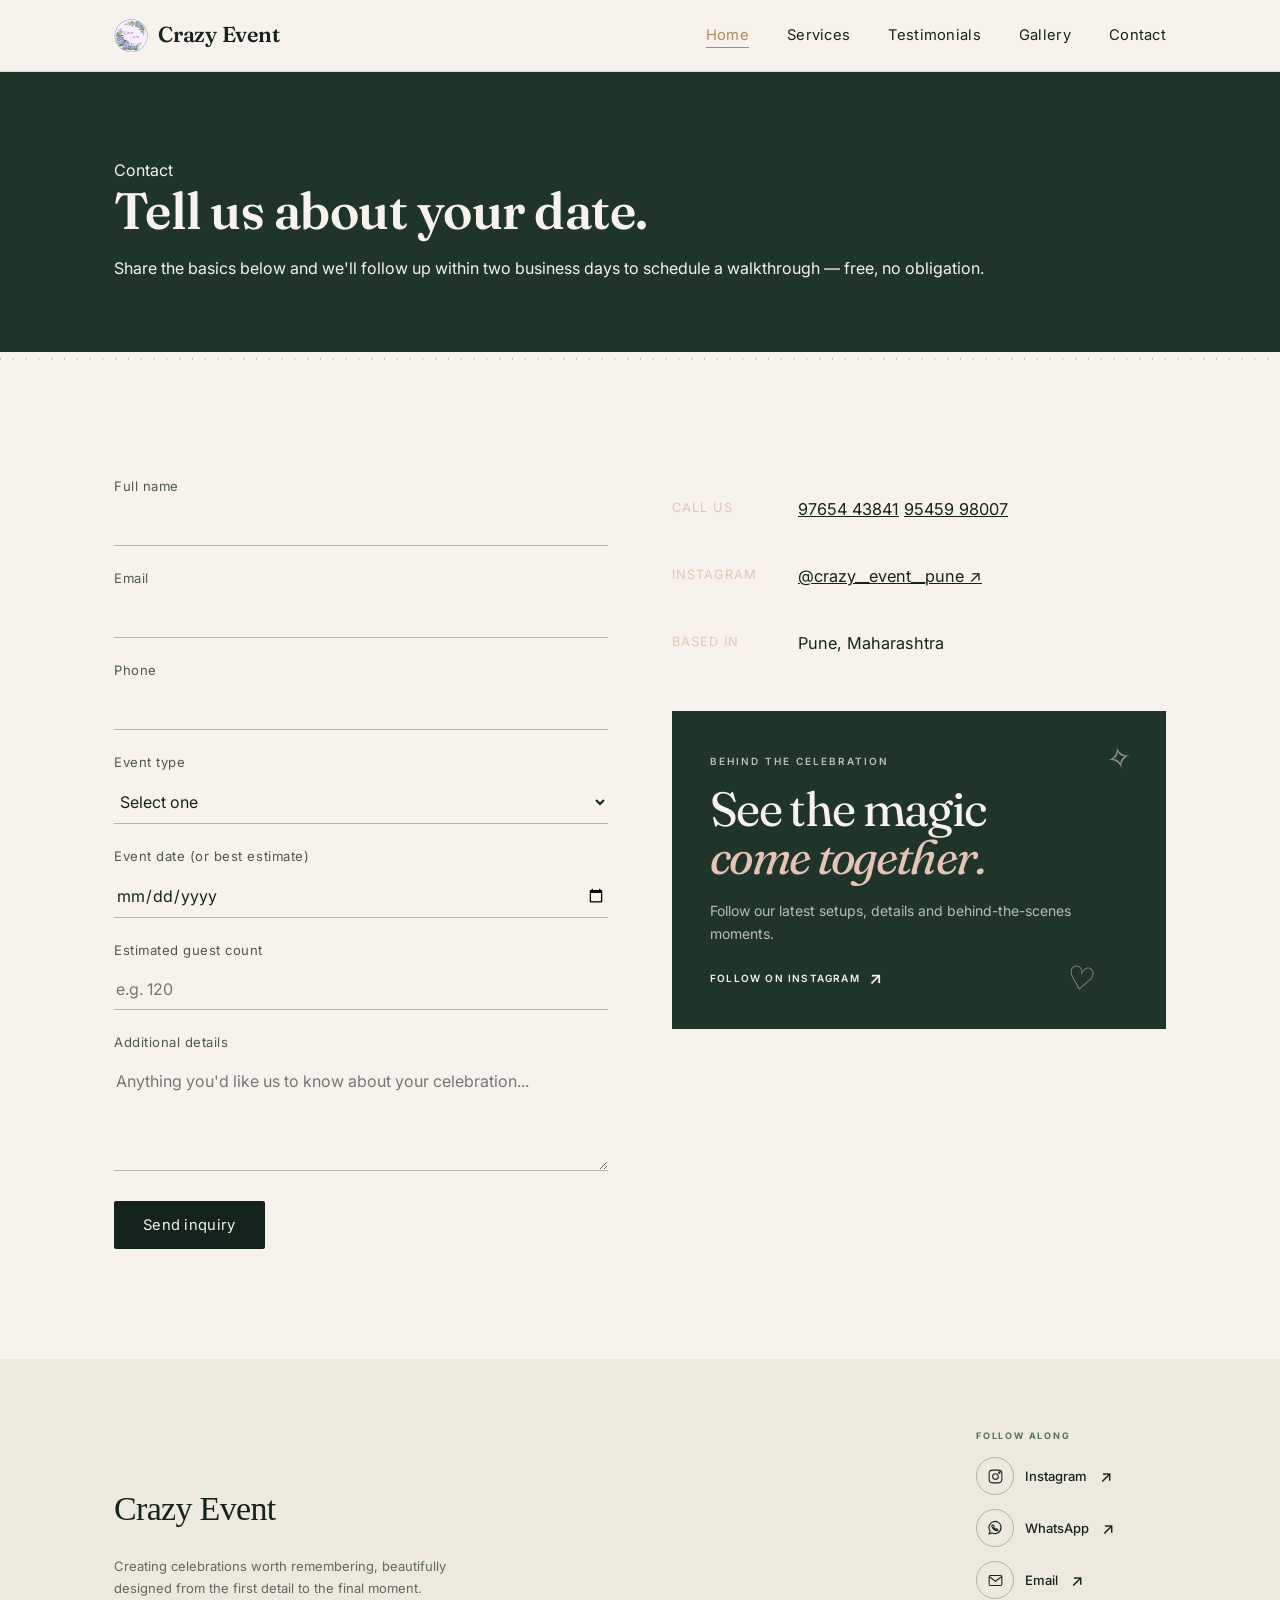
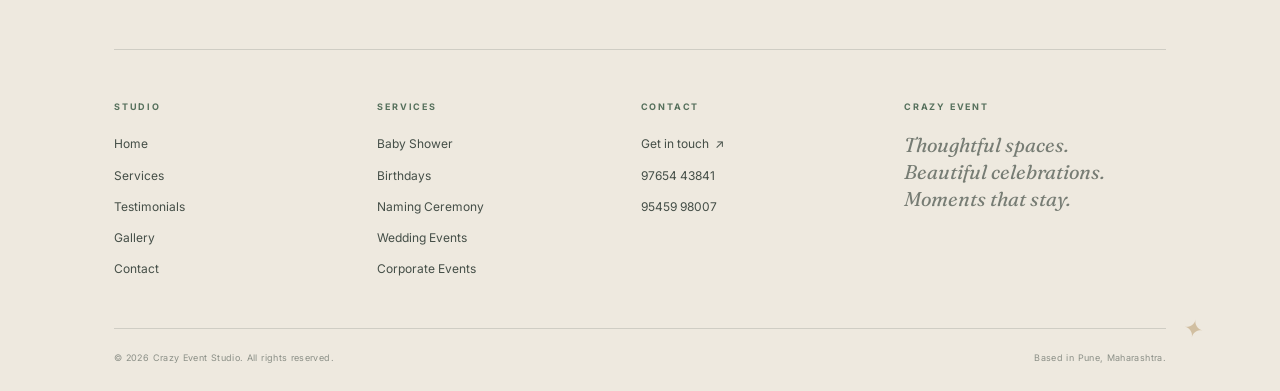
==== commit 99eed7a3: "Update testimonials and contact email" ====
--- a/contact.html
+++ b/contact.html
@@ -254,34 +254,34 @@
 
 
                 <!-- Email -->
-                <a
-                    href="contact.html"
-                    class="footer-social-link"
-                >
-
-                    <span class="social-circle">
-
-                        <svg viewBox="0 0 24 24" aria-hidden="true">
-
-                            <rect
-                                x="3"
-                                y="5"
-                                width="18"
-                                height="14"
-                                rx="2">
-                            </rect>
-
-                            <path d="m4 7 8 6 8-6"></path>
-
-                        </svg>
-
-                    </span>
-
-                    <span>Email</span>
-
-                    <span class="footer-social-arrow">↗</span>
-
-                </a>
+               <a
+    href="mailto:Sarthaksupekar1616@gmail.com"
+    class="footer-social-link"
+>
+
+    <span class="social-circle">
+
+        <svg viewBox="0 0 24 24" aria-hidden="true">
+
+            <rect
+                x="3"
+                y="5"
+                width="18"
+                height="14"
+                rx="2">
+            </rect>
+
+            <path d="m4 7 8 6 8-6"></path>
+
+        </svg>
+
+    </span>
+
+    <span>Email</span>
+
+    <span class="footer-social-arrow">↗</span>
+
+</a>
 
             </div>
 
--- a/styles.css
+++ b/styles.css
@@ -671,115 +671,154 @@
   color: var(--ivory);
   border-color: var(--ink);
 }
+/* =========================================
+   GALLERY — MASONRY LAYOUT
+========================================= */
 
 .gallery-grid {
-  display: grid;
-  grid-template-columns: repeat(3, 1fr);
-  gap: 18px;
-  overflow: hidden;
-  perspective: 1000px;
-}
-
+    column-count: 3;
+    column-gap: 18px;
+    overflow: hidden;
+    perspective: 1000px;
+}
+
+
+/* Tablet */
 @media (max-width: 860px) {
-  .gallery-grid {
-    grid-template-columns: repeat(2, 1fr);
-  }
-}
-
+    .gallery-grid {
+        column-count: 2;
+    }
+}
+
+
+/* Mobile */
 @media (max-width: 520px) {
-  .gallery-grid {
-    grid-template-columns: 1fr;
-  }
-}
+    .gallery-grid {
+        column-count: 1;
+    }
+}
+
+
+/* =========================================
+   GALLERY ITEM
+========================================= */
 
 .gallery-item {
-  position: relative;
-  aspect-ratio: 4 / 5;
-  overflow: hidden;
-  background: var(--forest-2);
-  border-radius: 2px;
-  opacity: 0;
-  transform: translateY(80px) scale(0.94);
-  transition:
-    opacity 0.9s ease,
-    transform 1s cubic-bezier(.22,.61,.36,1);
-}
-
-.gallery-item.tall {
-  aspect-ratio: 4 / 5.6;
-}
-
+    position: relative;
+
+    width: 100%;
+    margin: 0 0 18px;
+
+    overflow: hidden;
+    background: var(--forest-2);
+    border-radius: 2px;
+
+    break-inside: avoid;
+    -webkit-column-break-inside: avoid;
+
+    opacity: 0;
+    transform: translateY(80px) scale(0.94);
+
+    transition:
+        opacity 0.9s ease,
+        transform 1s cubic-bezier(.22,.61,.36,1);
+}
+
+
+/* =========================================
+   REMOVE OLD SIZE RESTRICTIONS
+========================================= */
+
+.gallery-item.tall,
 .gallery-item.wide {
-  grid-column: span 2;
-  aspect-ratio: 8 / 5;
-}
-
-@media (max-width: 520px) {
-  .gallery-item.wide {
-    grid-column: span 1;
-    aspect-ratio: 4 / 5;
-  }
-}
-
-.gallery-item svg {
-  width: 100%;
-  height: 100%;
-}
+    aspect-ratio: auto;
+}
+
+
+/* Wide images no longer need to span columns */
+.gallery-item.wide {
+    grid-column: auto;
+}
+
+
+/* =========================================
+   IMAGE
+========================================= */
 
 .gallery-item img {
-  width: 100%;
-  height: 100%;
-  object-fit: cover;
-  display: block;
-  transition:
-    transform 1.2s cubic-bezier(.22,.61,.36,1),
-    filter 0.8s ease;
-}
+    width: 100%;
+    height: auto;
+
+    display: block;
+
+    object-fit: contain;
+    object-position: center;
+
+    transition:
+        transform 1.2s cubic-bezier(.22,.61,.36,1),
+        filter 0.8s ease;
+}
+
+
+/* =========================================
+   SCROLL REVEAL
+========================================= */
 
 .gallery-grid.gallery-loaded .gallery-item {
-  opacity: 1;
-  transform: translateY(0) scale(1);
-}
+    opacity: 1;
+    transform: translateY(0) scale(1);
+}
+
+
+/* =========================================
+   STAGGERED ANIMATION
+========================================= */
 
 .gallery-grid .gallery-item:nth-child(1) {
-  transition-delay: 0.05s;
+    transition-delay: 0.05s;
 }
 
 .gallery-grid .gallery-item:nth-child(2) {
-  transition-delay: 0.15s;
+    transition-delay: 0.15s;
 }
 
 .gallery-grid .gallery-item:nth-child(3) {
-  transition-delay: 0.25s;
+    transition-delay: 0.25s;
 }
 
 .gallery-grid .gallery-item:nth-child(4) {
-  transition-delay: 0.35s;
+    transition-delay: 0.35s;
 }
 
 .gallery-grid .gallery-item:nth-child(5) {
-  transition-delay: 0.45s;
+    transition-delay: 0.45s;
 }
 
 .gallery-grid .gallery-item:nth-child(6) {
-  transition-delay: 0.55s;
+    transition-delay: 0.55s;
 }
 
 .gallery-grid .gallery-item:nth-child(7) {
-  transition-delay: 0.65s;
+    transition-delay: 0.65s;
 }
 
 .gallery-grid .gallery-item:nth-child(8) {
-  transition-delay: 0.75s;
+    transition-delay: 0.75s;
 }
 
 .gallery-grid .gallery-item:nth-child(9) {
-  transition-delay: 0.85s;
-}
+    transition-delay: 0.85s;
+}
+
+
+/* =========================================
+   HOVER
+========================================= */
 
 .gallery-item:hover img {
-  transform: scale(1.07);
-}
+    transform: scale(1.07);
+}
+
 
 .gallery-cap {
   position: absolute;
@@ -1408,20 +1447,6 @@
 
 
 /* -----------------------------------------------------------
-   CORPORATE IMAGE
-   ----------------------------------------------------------- */
-
-.ce-service-image.corporate-image {
-  background: var(--forest-2);
-}
-
-.ce-service-image.corporate-image img {
-  object-fit: contain;
-  padding: 35px;
-}
-
-
-/* -----------------------------------------------------------
    HOW WE WORK
    ----------------------------------------------------------- */
 
@@ -2983,503 +3008,574 @@
     transform: translate(4px, -4px);
 }
 
-
 /* =========================================
-   CRAZY EVENT — TESTIMONIALS
+   TESTIMONIALS — SECTION HEADING
 ========================================= */
 
 .testimonials-section {
-    position: relative;
     background: var(--ivory);
-    color: var(--ink);
-    padding: 130px 0;
-    overflow: hidden;
-}
-
-
-/* HEADER */
+    padding: 110px 0 90px;
+}
 
 .testimonials-header {
     display: flex;
     align-items: center;
     justify-content: space-between;
-    margin-bottom: 60px;
+    margin-bottom: 34px;
 }
 
 .testimonials-kicker {
     display: flex;
     align-items: center;
     gap: 14px;
-
-    font-size: .7rem;
-    letter-spacing: .2em;
+    font-size: 0.62rem;
+    font-weight: 600;
+    letter-spacing: 0.22em;
     text-transform: uppercase;
-
     color: var(--forest);
 }
 
 .testimonials-line {
-    width: 45px;
+    width: 42px;
     height: 1px;
     background: var(--brass);
+    display: block;
 }
 
 .testimonials-number {
-    font-size: .7rem;
-    letter-spacing: .15em;
-    color: var(--vine);
-}
-
-
-/* INTRO */
+    font-size: 0.72rem;
+    letter-spacing: 0.16em;
+    color: var(--forest);
+    opacity: 0.55;
+}
 
 .testimonials-intro {
-    display: grid;
-    grid-template-columns: 1.1fr .9fr;
-    gap: 80px;
-    align-items: end;
-    margin-bottom: 75px;
+    max-width: 760px;
 }
 
 .testimonials-intro h2 {
     margin: 0;
-
-    font-family: var(--font-display);
-    font-size: clamp(3rem, 5vw, 5.5rem);
+    font-family: Georgia, "Times New Roman", serif;
+    font-size: clamp(2.8rem, 5vw, 5.2rem);
     font-weight: 400;
-    line-height: .95;
-    letter-spacing: -.03em;
+    line-height: 0.98;
+    letter-spacing: -0.045em;
+    color: var(--forest);
 }
 
 .testimonials-intro h2 span {
     display: block;
-    color: var(--vine);
     font-style: italic;
+    color: var(--brass);
 }
 
 .testimonials-intro p {
-    max-width: 400px;
-    margin: 0 0 5px auto;
-
-    font-size: .9rem;
+    max-width: 560px;
+    margin: 24px 0 0;
+    font-size: 0.95rem;
     line-height: 1.7;
-
-    color: rgba(20,35,28,.65);
+    color: var(--forest);
+    opacity: 0.7;
 }
 
 
 /* =========================================
-   TWO ROW MARQUEE
+   MOBILE
 ========================================= */
 
-.testimonial-marquee {
+@media (max-width: 600px) {
+
+    .testimonials-section {
+        padding: 80px 0 65px;
+    }
+
+    .testimonials-header {
+        margin-bottom: 26px;
+    }
+
+    .testimonials-kicker {
+        gap: 10px;
+        font-size: 0.55rem;
+        letter-spacing: 0.18em;
+    }
+
+    .testimonials-line {
+        width: 28px;
+    }
+
+    .testimonials-number {
+        font-size: 0.62rem;
+    }
+
+    .testimonials-intro h2 {
+        font-size: clamp(2.45rem, 12vw, 3.6rem);
+        line-height: 0.98;
+    }
+
+    .testimonials-intro p {
+        margin-top: 18px;
+        font-size: 0.84rem;
+        line-height: 1.6;
+        max-width: 330px;
+    }
+
+}
+/* =========================================
+   TESTIMONIAL VIDEO CAROUSEL
+========================================= */
+
+.testimonial-video-carousel {
     position: relative;
     width: 100%;
+    margin-top: 70px;
 
     display: flex;
-    flex-direction: column;
-
-    gap: 20px;
-
-    overflow: hidden;
-}
-
-.testimonial-row {
+    align-items: center;
+    gap: 24px;
+}
+
+
+.testimonial-video-window {
+    position: relative;
     width: 100%;
     overflow: hidden;
 }
 
-.testimonial-track {
-    display: flex;
-    width: max-content;
-    gap: 20px;
-
-    will-change: transform;
-}
-
-.testimonial-track-left {
-    animation: testimonial-left 55s linear infinite;
-}
-
-.testimonial-track-right {
-    animation: testimonial-right 60s linear infinite;
-}
-
-
-/* ANIMATIONS */
-
-@keyframes testimonial-left {
-
-    from {
-        transform: translateX(0);
-    }
-
-    to {
-        transform: translateX(-50%);
-    }
-
-}
-
-@keyframes testimonial-right {
-
-    from {
-        transform: translateX(-50%);
-    }
-
-    to {
-        transform: translateX(0);
-    }
-
+
+.testimonial-video-slide {
+    display: none;
+    width: 100%;
+}
+
+
+.testimonial-video-slide.active {
+    display: block;
+}
+
+.testimonial-video-frame {
+    position: relative;
+
+    width: min(430px, 100%);
+    aspect-ratio: 9 / 16;
+
+    margin: 0 auto;
+
+    overflow: hidden;
+
+    background: #101914;
+
+    border-radius: 3px;
+
+    box-shadow:
+        0 25px 70px rgba(20, 35, 28, 0.14);
+}
+
+
+.testimonial-video {
+    width: 100%;
+    height: 100%;
+
+    display: block;
+
+    object-fit: cover;
+
+    background: #101914;
+}
+
+
+.testimonial-video-label {
+    position: absolute;
+
+    left: 24px;
+    top: 24px;
+
+    padding: 9px 13px;
+
+    background: rgba(247, 243, 236, 0.9);
+
+    color: var(--ink);
+
+    font-size: 0.58rem;
+    font-weight: 700;
+
+    letter-spacing: 0.16em;
+    text-transform: uppercase;
+
+    backdrop-filter: blur(8px);
 }
 
 
 /* =========================================
-   CARD
+   VIDEO ARROWS
 ========================================= */
 
-.testimonial-card {
-
-    flex: 0 0 360px;
-
-    width: 360px;
-    height: 360px;
-
-    padding: 30px;
-
-    display: flex;
-    flex-direction: column;
-    justify-content: flex-start;
-
-    background: #eee8de;
+.testimonial-video-arrow {
+    flex: 0 0 52px;
+
+    width: 52px;
+    height: 52px;
+
+    border: 1px solid rgba(20, 35, 28, 0.18);
+
+    border-radius: 50%;
+
+    background: var(--ivory);
     color: var(--ink);
 
-    border: 1px solid rgba(20,35,28,.12);
-
-    border-radius: 24px;
-
-    transition:
-        transform .45s var(--ease),
-        background .45s var(--ease),
-        color .45s var(--ease),
-        box-shadow .45s var(--ease);
-}
-
-
-/* =========================================
-   PROFILE
-========================================= */
-
-.testimonial-profile {
-    display: flex;
-    align-items: center;
-    gap: 13px;
-}
-
-.testimonial-avatar {
-
-    width: 48px;
-    height: 48px;
-
-    flex: 0 0 48px;
+    cursor: pointer;
+
+    font-size: 1.1rem;
 
     display: flex;
     align-items: center;
     justify-content: center;
 
-    border-radius: 50%;
-
+    transition:
+        background .3s ease,
+        color .3s ease,
+        transform .3s ease,
+        border-color .3s ease;
+}
+
+
+.testimonial-video-arrow:hover {
     background: var(--forest);
     color: var(--ivory);
 
-    font-size: .7rem;
-    font-weight: 500;
-    letter-spacing: .04em;
-}
-
-.testimonial-person strong {
-
+    border-color: var(--forest);
+
+    transform: translateY(-2px);
+}
+
+
+/* =========================================
+   VIDEO CONTROLS
+========================================= */
+
+.testimonial-video-controls {
+    display: flex;
+    align-items: center;
+    justify-content: space-between;
+
+    margin-top: 24px;
+}
+
+
+.testimonial-video-counter {
+    display: flex;
+    align-items: center;
+    gap: 7px;
+
+    font-size: 0.65rem;
+    font-weight: 600;
+
+    letter-spacing: 0.14em;
+}
+
+
+.testimonial-video-counter #testimonialCurrent {
+    color: var(--brass);
+}
+
+
+.testimonial-counter-divider {
+    opacity: .35;
+}
+
+
+.testimonial-video-dots {
+    display: flex;
+    align-items: center;
+    gap: 8px;
+}
+
+
+.testimonial-dot {
+    width: 7px;
+    height: 7px;
+
+    padding: 0;
+
+    border: 0;
+    border-radius: 50%;
+
+    background: rgba(20, 35, 28, 0.2);
+
+    cursor: pointer;
+
+    transition:
+        width .3s ease,
+        background .3s ease;
+}
+
+
+.testimonial-dot.active {
+    width: 28px;
+
+    border-radius: 20px;
+
+    background: var(--brass);
+}
+
+
+/* =========================================
+   WRITTEN REVIEWS
+========================================= */
+.written-review-client {
+    display: flex;
+    align-items: center;
+    gap: 14px;
+    margin-bottom: 22px;
+}
+
+.written-review-client-photo {
+    width: 58px;
+    height: 58px;
+    border-radius: 50%;
+    object-fit: cover;
+    object-position: center;
+    flex-shrink: 0;
     display: block;
-
-    margin-bottom: 4px;
-
-    font-size: .85rem;
+}
+
+.written-review-client-info {
+    display: flex;
+    flex-direction: column;
+    gap: 4px;
+}
+
+.written-review-client-info strong {
+    font-size: 0.9rem;
     font-weight: 600;
 }
 
-.testimonial-person span {
-
+.written-review-client-info span {
+    font-size: 0.62rem;
+    letter-spacing: 0.12em;
+    text-transform: uppercase;
+    opacity: 0.6;
+}
+.written-review-section {
+    margin-top: 90px;
+}
+
+
+.written-review-heading {
+    padding: 0 var(--gutter);
+
+    margin-bottom: 24px;
+
+    font-size: 0.62rem;
+    font-weight: 700;
+
+    letter-spacing: 0.2em;
+    text-transform: uppercase;
+
+    opacity: .55;
+}
+
+
+.written-review-marquee {
+    width: 100%;
+
+    overflow: hidden;
+
+    position: relative;
+}
+
+
+.written-review-track {
+    display: flex;
+    width: max-content;
+    gap: 24px;
+    animation: writtenReviewScroll 35s linear infinite;
+}
+
+@keyframes writtenReviewScroll {
+    from {
+        transform: translateX(0);
+    }
+
+    to {
+        transform: translateX(-50%);
+    }
+}
+
+.written-review-track:hover {
+    animation-play-state: paused;
+}
+
+
+.written-review-card {
+    flex: 0 0 390px;
+
+    width: 390px;
+    min-height: 210px;
+
+    padding: 28px 30px;
+
+    background: #eee8de;
+
+    border: 1px solid rgba(20, 35, 28, 0.1);
+
+    border-radius: 3px;
+
+    display: flex;
+    flex-direction: column;
+    justify-content: space-between;
+
+    transition:
+        transform .35s var(--ease),
+        background .35s ease,
+        color .35s ease;
+}
+
+
+.written-review-card:hover {
+    transform: translateY(-5px);
+
+    background: var(--forest);
+
+    color: var(--ivory);
+}
+
+
+.written-review-stars {
+    color: var(--brass);
+
+    font-size: 0.78rem;
+
+    letter-spacing: 0.12em;
+
+    margin-bottom: 24px;
+}
+
+
+.written-review-card p {
+    max-width: 330px;
+
+    font-family: var(--font-display);
+
+    font-size: 1.2rem;
+    line-height: 1.45;
+}
+
+
+.written-review-label {
     display: block;
 
-    font-size: .68rem;
-
-    color: rgba(20,35,28,.55);
+    margin-top: 24px;
+
+    font-size: 0.56rem;
+    font-weight: 700;
+
+    letter-spacing: 0.17em;
+    text-transform: uppercase;
+
+    opacity: .5;
+}
+
+
+@keyframes written-review-scroll {
+
+    from {
+        transform: translateX(0);
+    }
+
+    to {
+        transform: translateX(-50%);
+    }
+
 }
 
 
 /* =========================================
-   STARS
+   TESTIMONIAL MOBILE
 ========================================= */
 
-.testimonial-stars {
-
-    display: flex;
-    gap: 4px;
-
-    margin-top: 25px;
-    margin-bottom: 20px;
-}
-
-.testimonial-stars .star {
-
-    font-size: 18px;
-    line-height: 1;
-}
-
-.testimonial-stars .star.filled {
-
-    color: var(--brass);
-}
-
-.testimonial-stars .star.empty {
-
-    color: rgba(20,35,28,.18);
-}
-
-
-/* =========================================
-   REVIEW
-========================================= */
-
-.testimonial-card blockquote {
-
-    margin: 0;
-
-    max-width: 295px;
-
-    font-family: var(--font-display);
-
-    font-size: 1.25rem;
-
-    line-height: 1.45;
-
-    font-weight: 400;
-}
-
-
-/* =========================================
-   HOVER
-========================================= */
-
-.testimonial-card:hover {
-
-    transform: translateY(-8px);
-
-    background: var(--forest);
-
-    color: var(--ivory);
-
-    box-shadow:
-        0 25px 60px rgba(20,35,28,.2);
-}
-
-.testimonial-card:hover
-.testimonial-person span {
-
-    color: rgba(247,243,236,.58);
-}
-
-.testimonial-card:hover
-.testimonial-avatar {
-
-    background: var(--brass);
-
-    color: var(--forest);
-}
-
-
-/* =========================================
-   PAUSE WHEN HOVERING
-========================================= */
-
-.testimonial-marquee:hover
-.testimonial-track {
-
-    animation-play-state: paused;
-}
-
-
-/* =========================================
-   EDGE FADE
-========================================= */
-
-.testimonial-fade {
-
-    position: absolute;
-
-    top: 0;
-    bottom: 0;
-
-    width: 150px;
-
-    z-index: 5;
-
-    pointer-events: none;
-}
-
-.testimonial-fade-left {
-
-    left: 0;
-
-    background:
-        linear-gradient(
-            to right,
-            var(--ivory),
-            rgba(247,243,236,.85),
-            transparent
-        );
-}
-
-.testimonial-fade-right {
-
-    right: 0;
-
-    background:
-        linear-gradient(
-            to left,
-            var(--ivory),
-            rgba(247,243,236,.85),
-            transparent
-        );
-}
-
-
-/* =========================================
-   TABLET
-========================================= */
-
-@media (max-width: 900px) {
-
-    .testimonials-section {
-        padding: 100px 0;
-    }
-
-    .testimonials-intro {
-
-        grid-template-columns: 1fr;
-
-        gap: 30px;
-
-        margin-bottom: 60px;
-    }
-
-    .testimonials-intro p {
-        margin-left: 0;
-    }
-
-    .testimonial-card {
-
-        flex-basis: 330px;
-
-        width: 330px;
-
-        height: 340px;
-    }
-
-    .testimonial-fade {
-        width: 80px;
-    }
-}
-
-
-/* =========================================
-   MOBILE
-========================================= */
-
-@media (max-width: 600px) {
-
-    .testimonials-section {
-        padding: 80px 0;
-    }
-
-    .testimonials-header {
-        margin-bottom: 45px;
-    }
-
-    .testimonials-intro {
-
-        display: block;
-
-        margin-bottom: 55px;
-    }
-
-    .testimonials-intro h2 {
-
-        font-size: 3rem;
-
-        margin-bottom: 28px;
-    }
-
-    .testimonials-intro p {
-
-        margin: 0;
-
-        font-size: .82rem;
-    }
-
-    .testimonial-marquee {
-        gap: 15px;
-    }
-
-    .testimonial-track {
-        gap: 14px;
-    }
-
-    .testimonial-card {
-
-        flex: 0 0 300px;
-
-        width: 300px;
-
-        height: 335px;
-
-        padding: 25px;
-
-        border-radius: 20px;
-    }
-
-    .testimonial-avatar {
-
-        width: 44px;
-        height: 44px;
-
-        flex-basis: 44px;
-    }
-
-    .testimonial-stars {
-
-        margin-top: 22px;
-
-        margin-bottom: 18px;
-    }
-
-    .testimonial-card blockquote {
-
-        font-size: 1.15rem;
-
-        line-height: 1.45;
-    }
-
-    .testimonial-fade {
-        width: 45px;
-    }
-
-    .testimonial-track-left {
-        animation-duration: 48s;
-    }
-
-    .testimonial-track-right {
-        animation-duration: 52s;
-    }
+@media (max-width: 700px) {
+
+    .testimonial-video-carousel {
+        margin-top: 45px;
+
+        gap: 10px;
+    }
+
+
+    .testimonial-video-arrow {
+        position: absolute;
+
+        z-index: 5;
+
+        width: 42px;
+        height: 42px;
+
+        flex: none;
+
+        background: rgba(247, 243, 236, 0.92);
+
+        backdrop-filter: blur(8px);
+    }
+
+
+    .testimonial-video-prev {
+        left: 12px;
+    }
+
+
+    .testimonial-video-next {
+        right: 12px;
+    }
+
+
+  .testimonial-video-frame {
+    width: min(100%, 380px);
+    aspect-ratio: 9 / 16;
+    height: auto;
+    margin: 0 auto;
+}
+
+
+    .testimonial-video-label {
+        left: 16px;
+        top: 16px;
+
+        font-size: 0.5rem;
+    }
+
+
+    .testimonial-video-controls {
+        margin-top: 18px;
+    }
+
+
+    .written-review-section {
+        margin-top: 65px;
+    }
+
+
+    .written-review-card {
+        flex: 0 0 290px;
+
+        width: 290px;
+
+        min-height: 190px;
+
+        padding: 23px;
+    }
+
+
+    .written-review-card p {
+        font-size: 1.05rem;
+    }
+
+
+    .written-review-track {
+        gap: 12px;
+
+        animation-duration: 45s;
+    }
+
 }
 
 
@@ -3489,14 +3585,12 @@
 
 @media (prefers-reduced-motion: reduce) {
 
-    .testimonial-track {
+    .written-review-track {
         animation: none;
     }
 
-    .testimonial-card {
-        transition: none;
-    }
-}
+}
+
 /* =========================================
    WHAT WE DESIGN — EDITORIAL SHOWCASE
 ========================================= */
@@ -4777,3 +4871,893 @@
         font-size: 20px;
     }
 }
+/* =========================================
+   MOBILE HERO FIX
+========================================= */
+
+@media (max-width: 700px) {
+
+    .hero {
+        min-height: 78vh;
+        height: auto;
+    }
+
+    .hero-content {
+        padding-top: 70px;
+        padding-bottom: 70px;
+    }
+
+    .hero h1 {
+        font-size: clamp(48px, 14vw, 68px);
+        line-height: 0.92;
+        letter-spacing: -0.045em;
+    }
+
+    .hero-sub {
+        max-width: 360px;
+        margin-top: 24px;
+        font-size: 15px;
+        line-height: 1.6;
+    }
+
+    .hero-actions {
+        margin-top: 28px;
+        gap: 14px;
+    }
+
+    .hero-actions .btn {
+        width: 100%;
+        justify-content: center;
+    }
+
+    .hero-scroll {
+        bottom: 22px;
+    }
+}
+/* =========================================
+   CONTACT INSTAGRAM CARD
+========================================= */
+
+.contact-instagram-card {
+    position: relative;
+    overflow: hidden;
+    padding: 42px 38px;
+    margin-top: 34px;
+    background: var(--forest);
+    color: var(--ivory);
+    min-height: 250px;
+    display: flex;
+    flex-direction: column;
+    justify-content: center;
+}
+
+.contact-instagram-kicker {
+    display: block;
+    margin-bottom: 16px;
+    color: var(--vine-soft);
+    font-family: var(--font-body);
+    font-size: 10px;
+    font-weight: 600;
+    letter-spacing: 0.2em;
+    text-transform: uppercase;
+}
+
+.contact-instagram-card h3 {
+    position: relative;
+    z-index: 2;
+    margin: 0 0 18px;
+    max-width: 430px;
+    font-family: var(--font-display);
+    font-size: clamp(32px, 4vw, 48px);
+    font-weight: 400;
+    line-height: 1;
+    letter-spacing: -0.035em;
+}
+
+.contact-instagram-card h3 span {
+    display: block;
+    color: var(--blush);
+    font-style: italic;
+}
+
+.contact-instagram-card p {
+    position: relative;
+    z-index: 2;
+    max-width: 400px;
+    margin: 0 0 24px;
+    color: rgba(247, 243, 236, 0.72);
+    font-family: var(--font-body);
+    font-size: 14px;
+    line-height: 1.65;
+}
+
+.contact-instagram-link {
+    position: relative;
+    z-index: 3;
+    display: inline-flex;
+    align-items: center;
+    gap: 9px;
+    width: fit-content;
+    color: var(--ivory);
+    font-family: var(--font-body);
+    font-size: 10px;
+    font-weight: 600;
+    letter-spacing: 0.12em;
+    text-transform: uppercase;
+    text-decoration: none;
+    transition:
+        color 0.3s ease,
+        transform 0.3s ease;
+}
+
+.contact-instagram-link span {
+    font-size: 17px;
+    line-height: 1;
+    transition: transform 0.3s ease;
+}
+
+.contact-instagram-link:hover {
+    color: var(--blush);
+}
+
+.contact-instagram-link:hover span {
+    transform: translate(3px, -3px);
+}
+
+/* Decorative elements */
+
+.contact-card-sparkle,
+.contact-card-heart {
+    position: absolute;
+    pointer-events: none;
+    color: var(--blush);
+    font-family: var(--font-display);
+    opacity: 0.65;
+}
+
+.contact-card-sparkle {
+    top: 24px;
+    right: 34px;
+    font-size: 30px;
+    transform: rotate(-12deg);
+}
+
+.contact-card-heart {
+    right: 70px;
+    bottom: 24px;
+    font-size: 32px;
+    transform: rotate(10deg);
+}
+
+/* Mobile */
+
+@media (max-width: 700px) {
+
+    .contact-instagram-card {
+        padding: 34px 26px;
+        margin-top: 28px;
+        min-height: 230px;
+    }
+
+    .contact-instagram-card h3 {
+        font-size: 36px;
+    }
+
+    .contact-instagram-card p {
+        font-size: 13px;
+        max-width: 330px;
+    }
+
+    .contact-card-sparkle {
+        top: 18px;
+        right: 20px;
+        font-size: 24px;
+    }
+
+    .contact-card-heart {
+        right: 35px;
+        bottom: 18px;
+        font-size: 27px;
+    }
+}
+/* =========================================================
+   CRAZY EVENT — FINAL MOBILE HERO FIX
+   ========================================================= */
+
+@media (max-width: 600px) {
+
+    /* HERO SIZE */
+    .cinematic-hero {
+        min-height: 0;
+        height: 700px;
+        align-items: flex-end;
+        overflow: hidden;
+    }
+
+    /* HERO IMAGE */
+    .cinematic-hero-image {
+        width: 100%;
+        height: 100%;
+        object-fit: cover;
+
+        /* Keeps the important centre of the decoration visible */
+        object-position: 52% center;
+
+        transform: scale(1.01);
+    }
+
+    /* MOBILE IMAGE OVERLAY */
+    .cinematic-hero-overlay {
+        background:
+            linear-gradient(
+                180deg,
+                rgba(10, 22, 17, 0.15) 0%,
+                rgba(10, 22, 17, 0.38) 38%,
+                rgba(10, 22, 17, 0.88) 100%
+            );
+    }
+
+    /* CONTENT */
+    .cinematic-hero-content {
+        width: 100%;
+        padding-top: 35px;
+        padding-bottom: 105px;
+        box-sizing: border-box;
+    }
+
+    .cinematic-hero-text {
+        width: 100%;
+        max-width: 100%;
+        box-sizing: border-box;
+    }
+
+    /* EYEBROW */
+    .cinematic-eyebrow {
+        margin-bottom: 16px;
+        font-size: 0.58rem;
+        letter-spacing: 0.16em;
+        white-space: nowrap;
+    }
+
+    .cinematic-eyebrow::before {
+        width: 30px;
+    }
+
+    /* MAIN HEADING */
+    .cinematic-hero h1 {
+        width: 100%;
+        max-width: 100%;
+
+        margin: 0;
+
+        font-size: clamp(2.5rem, 11vw, 3.5rem);
+        line-height: 0.94;
+        letter-spacing: -0.035em;
+
+        overflow-wrap: normal;
+        word-break: normal;
+    }
+
+    .cinematic-hero h1 span {
+        display: block;
+    }
+
+    /* DESCRIPTION */
+    .cinematic-hero-text > p {
+        max-width: 330px;
+        margin-top: 20px;
+
+        font-size: 0.88rem;
+        line-height: 1.55;
+    }
+
+    /* BUTTONS */
+    .cinematic-actions {
+        display: flex;
+        flex-wrap: nowrap;
+        gap: 10px;
+        margin-top: 24px;
+        width: 100%;
+    }
+
+    .cinematic-btn {
+        min-height: 48px;
+        padding: 11px 14px;
+
+        font-size: 0.65rem;
+        letter-spacing: 0.05em;
+
+        flex: 1;
+        min-width: 0;
+    }
+
+    .cinematic-btn span {
+        font-size: 0.9rem;
+    }
+
+    /* BOTTOM SCROLL */
+    .cinematic-hero-bottom {
+        padding:
+            0
+            20px
+            18px;
+    }
+
+    .cinematic-location {
+        display: none;
+    }
+
+    .cinematic-scroll {
+        margin-left: auto;
+        font-size: 0.52rem;
+        letter-spacing: 0.16em;
+    }
+
+    .cinematic-scroll i {
+        height: 27px;
+    }
+}
+
+
+/* Smaller phones */
+@media (max-width: 380px) {
+
+    .cinematic-hero {
+        height: 670px;
+    }
+
+    .cinematic-hero h1 {
+        font-size: 2.35rem;
+    }
+
+    .cinematic-hero-text > p {
+        font-size: 0.84rem;
+        max-width: 300px;
+    }
+
+    .cinematic-btn {
+        padding: 10px 10px;
+        font-size: 0.58rem;
+    }
+}
+/* =========================================================
+   CORPORATE EVENT — FULL IMAGE VISIBLE
+   ========================================================= */
+
+.ce-service-image.corporate-image {
+    height: auto;
+    background: transparent;
+    overflow: visible;
+}
+
+.ce-service-image.corporate-image img {
+    width: 100%;
+    height: auto;
+    padding: 0;
+    display: block;
+    object-fit: contain;
+}
+
+
+/* MOBILE */
+
+@media (max-width: 900px) {
+    .ce-service-image.corporate-image {
+        height: auto;
+    }
+
+    .ce-service-image.corporate-image img {
+        width: 100%;
+        height: auto;
+        object-fit: contain;
+    }
+}
+/* =========================================
+   MOVING MOMENTS — VIDEO SECTION
+========================================= */
+
+.moving-moments {
+    padding: 120px 5vw;
+    background: var(--cream, #f4f0e8);
+}
+
+.moving-moments-header {
+    max-width: 700px;
+    margin-bottom: 55px;
+}
+
+.moving-moments-header h2 {
+    margin: 12px 0 18px;
+    font-size: clamp(2.5rem, 5vw, 5rem);
+    line-height: 0.95;
+    letter-spacing: -0.04em;
+}
+
+.moving-moments-header h2 em {
+    font-family: Georgia, serif;
+    font-weight: 400;
+}
+
+.moving-moments-header > p:last-child {
+    max-width: 520px;
+    font-size: 0.95rem;
+    line-height: 1.7;
+    opacity: 0.7;
+}
+
+.video-grid {
+    display: grid;
+    grid-template-columns: repeat(2, minmax(0, 1fr));
+    gap: 24px;
+}
+
+.video-card {
+    overflow: hidden;
+    border-radius: 3px;
+}
+
+.video-card video {
+    width: 100%;
+    height: auto;
+    display: block;
+    background: #111;
+}
+
+.video-caption {
+    display: flex;
+    align-items: baseline;
+    gap: 16px;
+    padding: 18px 4px 0;
+}
+
+.video-caption span {
+    font-size: 0.65rem;
+    letter-spacing: 0.12em;
+    opacity: 0.5;
+}
+
+.video-caption h3 {
+    margin: 0;
+    font-size: 1rem;
+    font-weight: 500;
+}
+
+/* =========================================
+   MOBILE
+========================================= */
+
+@media (max-width: 700px) {
+
+    .moving-moments {
+        padding: 80px 20px;
+    }
+
+    .moving-moments-header {
+        margin-bottom: 35px;
+    }
+
+    .moving-moments-header h2 {
+        font-size: clamp(2.2rem, 10vw, 3.5rem);
+    }
+
+    .video-grid {
+        grid-template-columns: 1fr;
+        gap: 42px;
+    }
+
+    .video-caption {
+        padding-top: 14px;
+    }
+
+}
+/* =========================================================
+   RECENT INSTALLS — CLEAN PREMIUM GRID
+   WITH SUBTLE ANIMATION
+========================================================= */
+
+#recent-installs {
+    position: relative;
+    overflow: hidden;
+}
+
+
+/* -------------------------
+   HEADER
+------------------------- */
+
+#recent-installs .recent-installs-head {
+    display: flex;
+    justify-content: space-between;
+    align-items: flex-end;
+    gap: 40px;
+    margin-bottom: 65px;
+}
+
+#recent-installs .recent-installs-heading {
+    max-width: 700px;
+}
+
+#recent-installs .recent-installs-kicker {
+    display: flex;
+    align-items: center;
+    gap: 12px;
+
+    margin-bottom: 18px;
+
+    font-size: 0.62rem;
+    font-weight: 600;
+    letter-spacing: 0.18em;
+    text-transform: uppercase;
+
+    opacity: 0.55;
+}
+
+#recent-installs .recent-installs-kicker::before {
+    content: "";
+    width: 34px;
+    height: 1px;
+    background: currentColor;
+}
+
+#recent-installs .recent-installs-heading h2 {
+    margin: 0;
+
+    font-size: clamp(3rem, 6vw, 6rem);
+    line-height: 0.92;
+    letter-spacing: -0.055em;
+    font-weight: 500;
+}
+
+#recent-installs .recent-installs-heading h2 em {
+    font-family: Georgia, "Times New Roman", serif;
+    font-weight: 400;
+}
+
+
+/* -------------------------
+   VIEW GALLERY LINK
+------------------------- */
+
+#recent-installs .recent-installs-gallery-link {
+    display: inline-flex;
+    align-items: center;
+    gap: 14px;
+
+    padding-bottom: 8px;
+
+    color: inherit;
+    text-decoration: none;
+
+    border-bottom: 1px solid rgba(0, 0, 0, 0.3);
+
+    font-size: 0.68rem;
+    font-weight: 600;
+    letter-spacing: 0.12em;
+    text-transform: uppercase;
+
+    transition:
+        gap 0.35s ease,
+        border-color 0.35s ease;
+}
+
+#recent-installs .recent-installs-gallery-link b {
+    font-size: 1rem;
+    font-weight: 400;
+
+    transition: transform 0.35s ease;
+}
+
+#recent-installs .recent-installs-gallery-link:hover {
+    gap: 22px;
+}
+
+#recent-installs .recent-installs-gallery-link:hover b {
+    transform: translate(3px, -3px);
+}
+
+
+/* =========================================================
+   GRID
+========================================================= */
+
+#recent-installs .floating-frames {
+    display: grid;
+
+    grid-template-columns: repeat(2, minmax(0, 1fr));
+
+    gap: 55px 28px;
+
+    width: 100%;
+
+    height: auto;
+    margin-bottom: 100px;
+}
+
+
+/* =========================================================
+   CARD
+========================================================= */
+
+#recent-installs .floating-frame {
+    position: relative !important;
+
+    width: 100% !important;
+
+    margin: 0 !important;
+    padding: 0 !important;
+
+    display: block !important;
+
+    background: transparent !important;
+
+    border: none !important;
+    border-radius: 0 !important;
+
+    overflow: visible !important;
+
+    opacity: 1 !important;
+    visibility: visible !important;
+
+    transform: translateY(0);
+
+    transition: transform 0.5s ease;
+}
+
+
+/* =========================================================
+   IMAGE
+========================================================= */
+
+#recent-installs .floating-frame-image {
+    position: relative;
+
+    width: 100% !important;
+
+    aspect-ratio: 4 / 3;
+
+    overflow: hidden;
+
+    background: var(--forest-2, #26352d);
+
+    border-radius: 2px;
+}
+
+
+/* Individual image proportions */
+
+#recent-installs .frame-wedding .floating-frame-image,
+#recent-installs .frame-baby .floating-frame-image,
+#recent-installs .frame-birthday .floating-frame-image,
+#recent-installs .frame-corporate .floating-frame-image,
+#recent-installs .frame-naming .floating-frame-image {
+    aspect-ratio: 4 / 3;
+}
+
+
+/* Image itself */
+
+#recent-installs .floating-frame-image img {
+    display: block !important;
+
+    width: 100% !important;
+    height: 100% !important;
+
+    margin: 0 !important;
+    padding: 0 !important;
+
+    object-fit: cover;
+
+    opacity: 1 !important;
+    visibility: visible !important;
+
+    transform: scale(1);
+
+    transition:
+        transform 1.2s cubic-bezier(.22,.61,.36,1),
+        filter 0.8s ease;
+}
+
+
+/* Dark overlay */
+
+#recent-installs .floating-frame-image::after {
+    content: "";
+
+    position: absolute;
+
+    inset: 0;
+
+    background: rgba(10, 20, 15, 0);
+
+    pointer-events: none;
+
+    transition: background 0.6s ease;
+}
+
+
+/* Hover zoom */
+
+#recent-installs .floating-frame:hover
+.floating-frame-image img {
+    transform: scale(1.055);
+}
+
+#recent-installs .floating-frame:hover
+.floating-frame-image::after {
+    background: rgba(10, 20, 15, 0.12);
+}
+
+
+/* =========================================================
+   CAPTION
+========================================================= */
+
+#recent-installs .floating-frame-caption {
+    padding: 17px 2px 0;
+}
+
+#recent-installs .floating-frame-caption > div {
+    display: flex;
+    align-items: center;
+
+    gap: 12px;
+
+    margin-bottom: 8px;
+}
+
+#recent-installs .floating-frame-number {
+    font-size: 0.58rem;
+    letter-spacing: 0.12em;
+
+    opacity: 0.4;
+}
+
+#recent-installs .floating-frame-tag {
+    font-size: 0.58rem;
+    font-weight: 600;
+
+    letter-spacing: 0.14em;
+    text-transform: uppercase;
+
+    opacity: 0.58;
+}
+
+#recent-installs .floating-frame-caption h3 {
+    margin: 0;
+
+    max-width: 500px;
+
+    font-size: 0.95rem;
+    line-height: 1.45;
+    font-weight: 500;
+
+    transform: translateY(0);
+
+    transition:
+        transform 0.45s ease;
+}
+
+
+/* Caption moves slightly on hover */
+
+#recent-installs .floating-frame:hover
+.floating-frame-caption h3 {
+    transform: translateY(-2px);
+}
+
+
+/* =========================================================
+   STAGGERED CARD MOTION
+========================================================= */
+
+#recent-installs .floating-frame:nth-child(1) {
+    transition-delay: 0.05s;
+}
+
+#recent-installs .floating-frame:nth-child(2) {
+    transition-delay: 0.15s;
+}
+
+#recent-installs .floating-frame:nth-child(3) {
+    transition-delay: 0.25s;
+}
+
+#recent-installs .floating-frame:nth-child(4) {
+    transition-delay: 0.35s;
+}
+
+#recent-installs .floating-frame:nth-child(5) {
+    transition-delay: 0.45s;
+}
+
+
+/* =========================================================
+   FIFTH CARD
+========================================================= */
+
+#recent-installs .frame-naming {
+    grid-column: 1 / -1;
+
+    width: 48% !important;
+
+    justify-self: center;
+}
+
+
+/* =========================================================
+   INSTAGRAM TEASER
+========================================================= */
+
+#recent-installs .instagram-teaser {
+    position: relative;
+
+    margin-top: 0;
+
+    padding-top: 50px;
+
+    border-top: 1px solid rgba(0, 0, 0, 0.15);
+}
+
+
+/* =========================================================
+   MOBILE
+========================================================= */
+
+@media (max-width: 700px) {
+
+    #recent-installs .recent-installs-head {
+        display: block;
+
+        margin-bottom: 45px;
+    }
+
+    #recent-installs .recent-installs-heading h2 {
+        font-size: clamp(2.7rem, 12vw, 4rem);
+    }
+
+    #recent-installs .recent-installs-gallery-link {
+        margin-top: 25px;
+    }
+
+
+    #recent-installs .floating-frames {
+        display: grid;
+
+        grid-template-columns: 1fr;
+
+        gap: 48px;
+
+        margin-bottom: 70px;
+    }
+
+
+    #recent-installs .floating-frame,
+    #recent-installs .frame-wedding,
+    #recent-installs .frame-baby,
+    #recent-installs .frame-birthday,
+    #recent-installs .frame-corporate,
+    #recent-installs .frame-naming {
+
+        position: relative !important;
+
+        top: auto !important;
+        left: auto !important;
+        right: auto !important;
+
+        grid-column: auto !important;
+
+        width: 100% !important;
+
+        justify-self: auto;
+    }
+
+
+    #recent-installs .floating-frame-image {
+        aspect-ratio: 4 / 3;
+    }
+
+
+    #recent-installs .floating-frame-caption h3 {
+        font-size: 0.88rem;
+    }
+}
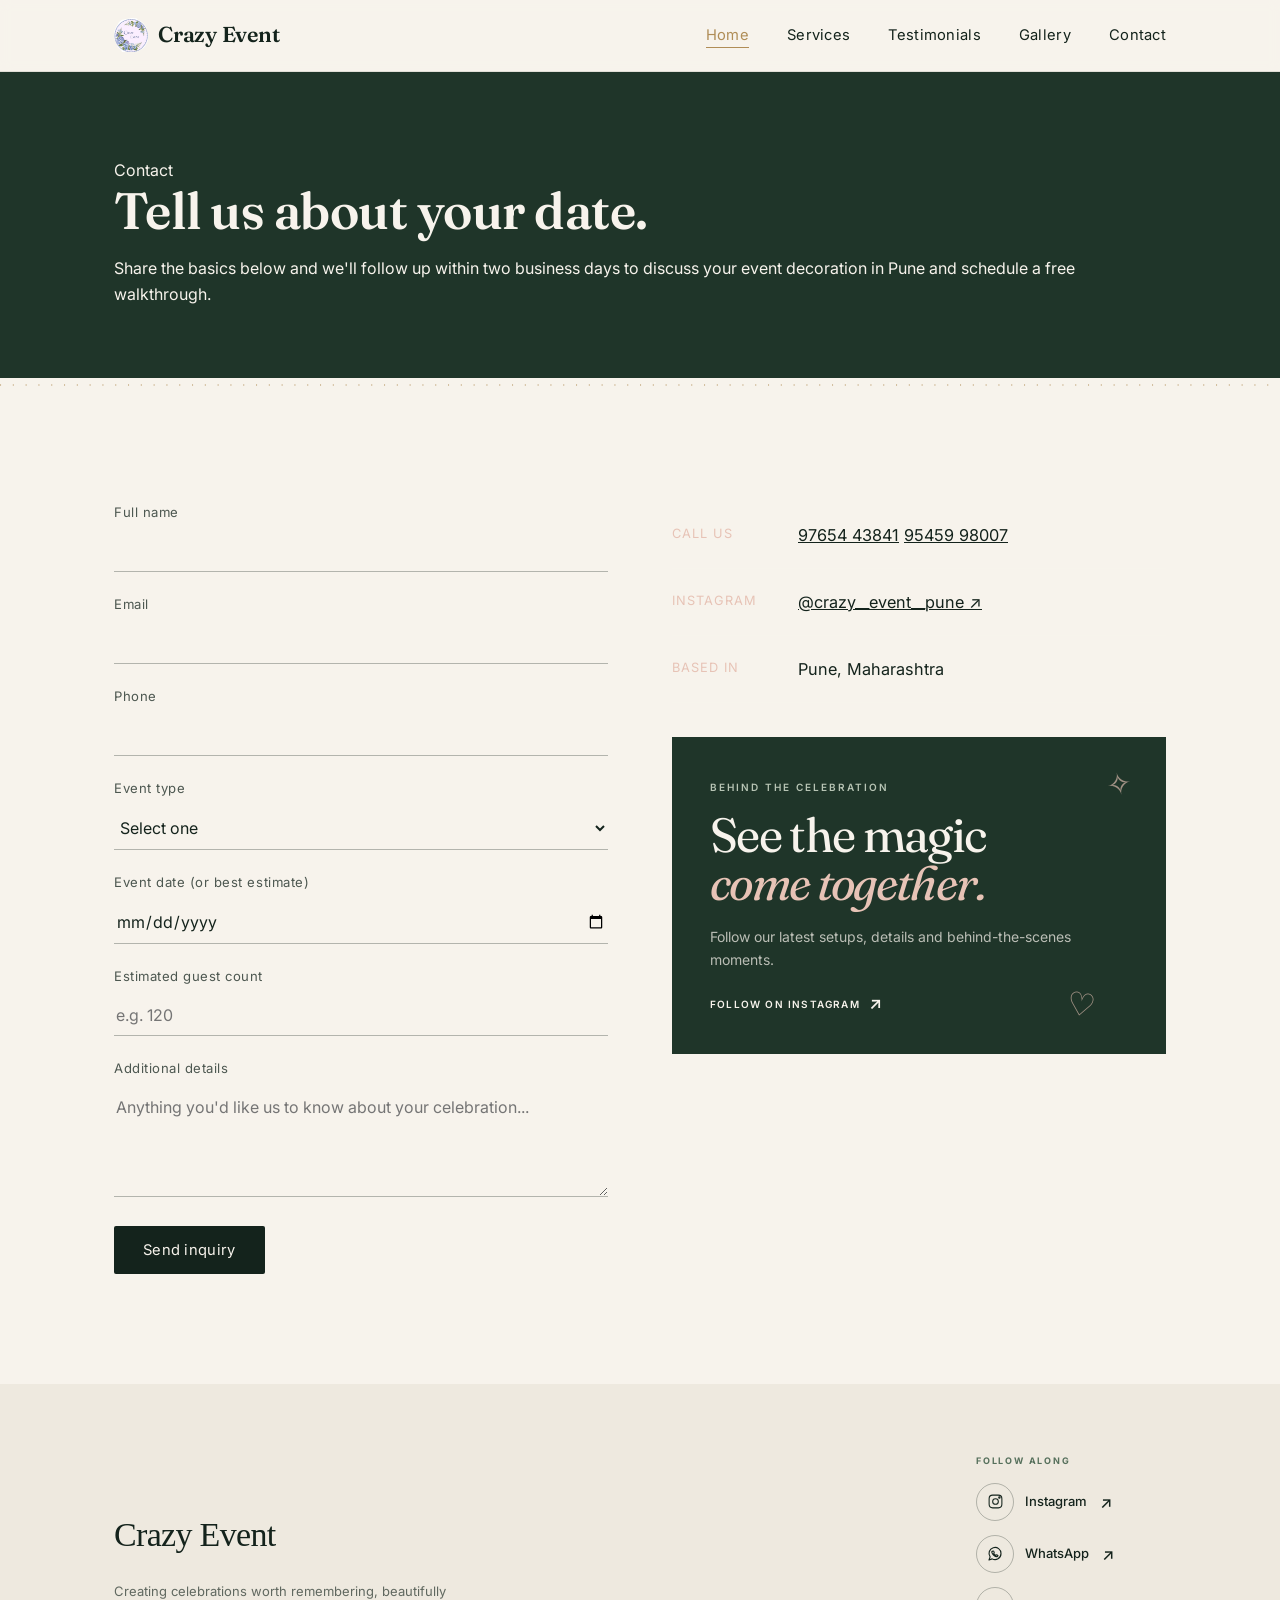
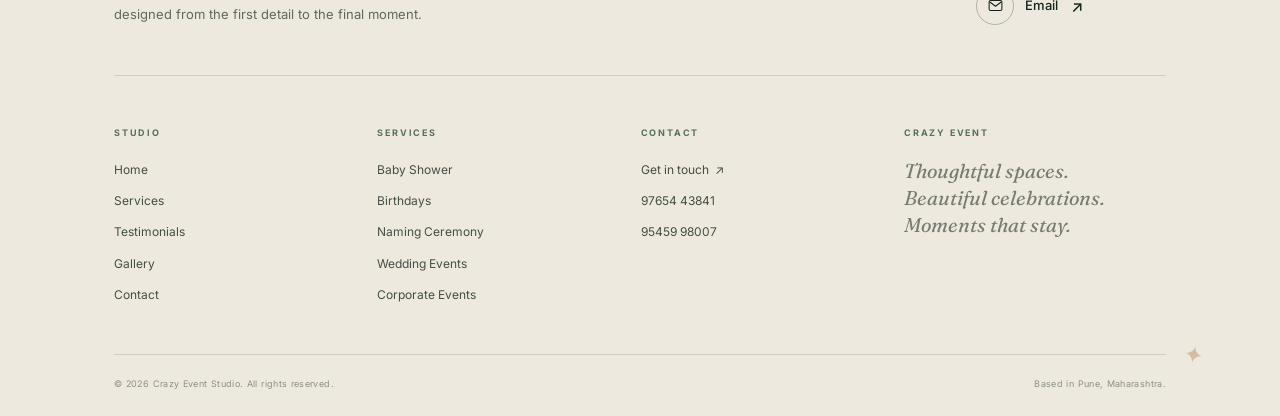
==== commit ee91f971: "Add technical SEO files" ====
--- a/contact.html
+++ b/contact.html
@@ -3,8 +3,11 @@
 <head>
 <meta charset="UTF-8">
 <meta name="viewport" content="width=device-width, initial-scale=1.0">
-<title>Contact — Crazy Event</title>
-<meta name="description" content="Check availability and start a quote with Crazy Event for your wedding, private event, or corporate occasion.">
+<title>Contact Crazy Event | Event Decoration in Pune</title>
+<meta
+    name="description"
+    content="Contact Crazy Event in Pune to plan your wedding, birthday, baby shower, naming ceremony or corporate event decoration."
+>
 <link rel="preconnect" href="https://fonts.googleapis.com">
 <link href="https://fonts.googleapis.com/css2?family=Fraunces:ital,opsz,wght@0,9..144,400;0,9..144,500;0,9..144,600;1,9..144,400;1,9..144,500&family=Inter:wght@400;500;600&display=swap" rel="stylesheet">
 <link rel="stylesheet" href="styles.css">
@@ -36,7 +39,9 @@
   <div class="wrap">
     <span class="eyebrow">Contact</span>
     <h1>Tell us about your date.</h1>
-    <p class="hero-sub">Share the basics below and we'll follow up within two business days to schedule a walkthrough — free, no obligation.</p>
+    <p class="hero-sub">
+    Share the basics below and we'll follow up within two business days to discuss your event decoration in Pune and schedule a free walkthrough.
+</p>
   </div>
 </section>
 
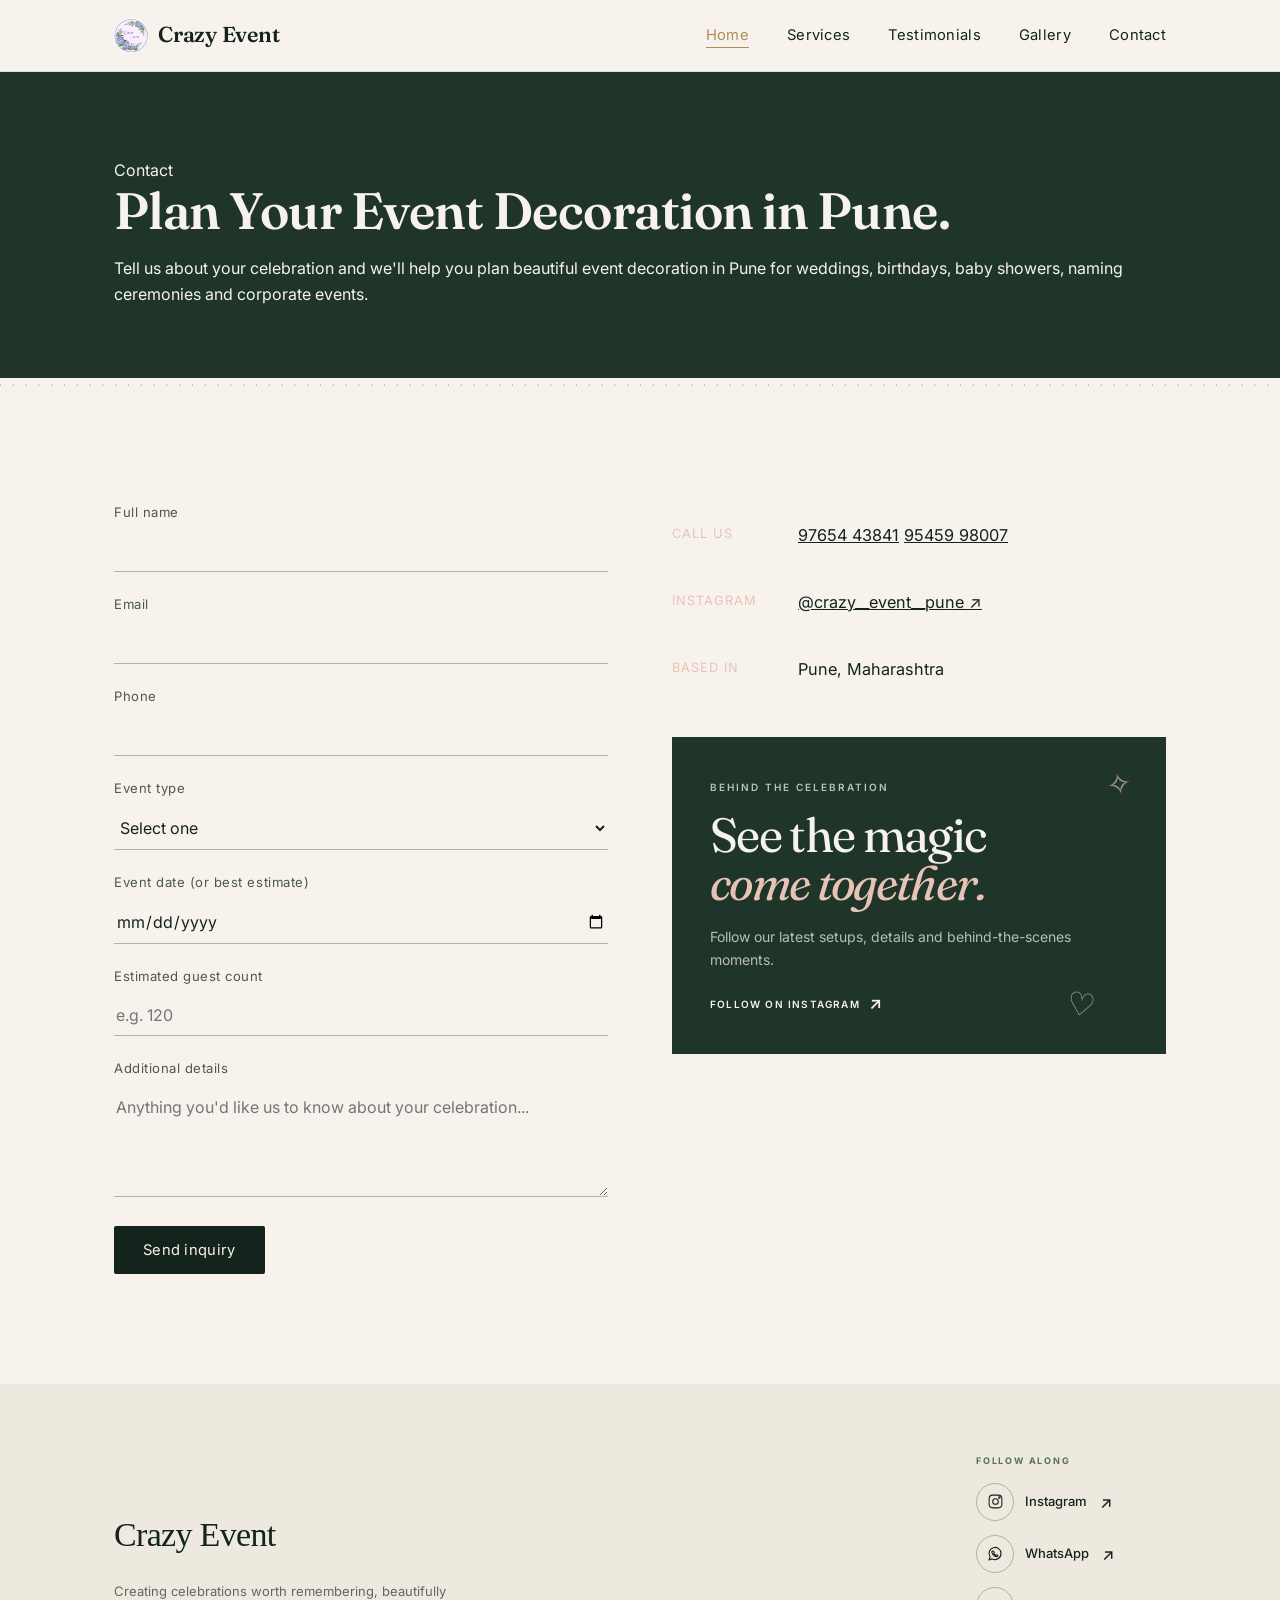
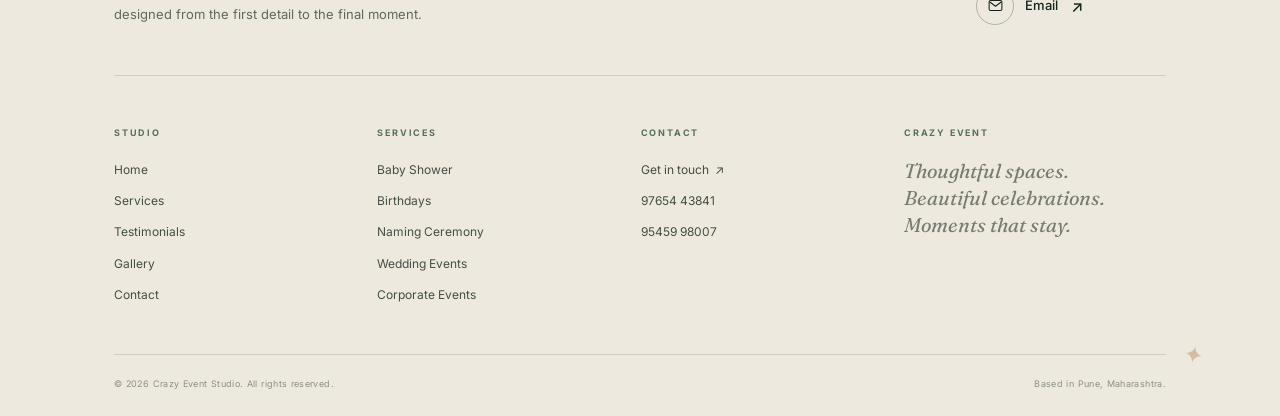
==== commit 15fbc0a9: "Improve SEO and gallery content" ====
--- a/contact.html
+++ b/contact.html
@@ -11,6 +11,22 @@
 <link rel="preconnect" href="https://fonts.googleapis.com">
 <link href="https://fonts.googleapis.com/css2?family=Fraunces:ital,opsz,wght@0,9..144,400;0,9..144,500;0,9..144,600;1,9..144,400;1,9..144,500&family=Inter:wght@400;500;600&display=swap" rel="stylesheet">
 <link rel="stylesheet" href="styles.css">
+
+<meta name="robots" content="index, follow">
+
+<link rel="canonical" href="https://crazy-event.in/contact.html">
+
+<meta property="og:type" content="website">
+<meta property="og:title" content="Contact Crazy Event | Event Decoration in Pune">
+<meta property="og:description" content="Contact Crazy Event for wedding, birthday, baby shower, naming ceremony and corporate event decoration in Pune.">
+<meta property="og:url" content="https://crazy-event.in/contact.html">
+<meta property="og:image" content="https://crazy-event.in/images/hero-event.png">
+<meta property="og:site_name" content="Crazy Event">
+
+<meta name="twitter:card" content="summary_large_image">
+<meta name="twitter:title" content="Contact Crazy Event | Event Decoration in Pune">
+<meta name="twitter:description" content="Contact Crazy Event for event decoration and styling services in Pune.">
+<meta name="twitter:image" content="https://crazy-event.in/images/hero-event.png">
 </head>
 <body>
 
@@ -38,9 +54,11 @@
 <section class="page-hero">
   <div class="wrap">
     <span class="eyebrow">Contact</span>
-    <h1>Tell us about your date.</h1>
+    <h1>Plan Your Event Decoration in Pune.</h1>
     <p class="hero-sub">
-    Share the basics below and we'll follow up within two business days to discuss your event decoration in Pune and schedule a free walkthrough.
+    Tell us about your celebration and we'll help you plan
+    beautiful event decoration in Pune for weddings, birthdays,
+    baby showers, naming ceremonies and corporate events.
 </p>
   </div>
 </section>
--- a/styles.css
+++ b/styles.css
@@ -5760,4 +5760,201 @@
     #recent-installs .floating-frame-caption h3 {
         font-size: 0.88rem;
     }
+}
+/* =========================================
+   FAQ SECTION
+   ========================================= */
+
+.ce-faq {
+    padding: 120px 6vw;
+    background: var(--ivory, #f5f0e6);
+}
+
+.ce-faq-inner {
+    max-width: 1100px;
+    margin: 0 auto;
+}
+
+
+/* Eyebrow */
+
+.ce-faq .ce-eyebrow {
+    display: block;
+    margin-bottom: 24px;
+}
+
+
+/* Heading */
+
+.ce-faq h2 {
+    margin: 0 0 65px;
+    font-size: clamp(48px, 6vw, 82px);
+    line-height: 0.95;
+    font-weight: 500;
+    letter-spacing: -0.045em;
+}
+
+.ce-faq h2 span {
+    font-style: italic;
+}
+
+
+/* FAQ list */
+
+.ce-faq-list {
+    border-top: 1px solid rgba(0, 0, 0, 0.18);
+}
+
+
+/* Individual item */
+
+.ce-faq-item {
+    border-bottom: 1px solid rgba(0, 0, 0, 0.18);
+}
+
+
+/* Question button */
+
+.ce-faq-question {
+    width: 100%;
+    display: flex;
+    align-items: center;
+    justify-content: space-between;
+    gap: 30px;
+
+    padding: 30px 0;
+
+    border: none;
+    background: transparent;
+
+    color: #12251e;
+
+    font-family: inherit;
+    font-size: 20px;
+    line-height: 1.4;
+    font-weight: 500;
+
+    text-align: left;
+    cursor: pointer;
+
+    transition: opacity 0.25s ease;
+}
+
+
+/* Question hover */
+
+.ce-faq-question:hover {
+    opacity: 0.65;
+}
+
+
+/* Plus icon */
+
+.ce-faq-icon {
+    flex-shrink: 0;
+
+    width: 34px;
+    height: 34px;
+
+    display: flex;
+    align-items: center;
+    justify-content: center;
+
+    border: 1px solid rgba(0, 0, 0, 0.25);
+    border-radius: 50%;
+
+    font-size: 22px;
+    font-weight: 300;
+    line-height: 1;
+
+    transition:
+        transform 0.35s ease,
+        background 0.35s ease,
+        color 0.35s ease;
+}
+
+
+/* Answer */
+
+.ce-faq-answer {
+    display: grid;
+    grid-template-rows: 0fr;
+
+    transition: grid-template-rows 0.4s ease;
+}
+
+.ce-faq-answer p {
+    overflow: hidden;
+
+    max-width: 760px;
+
+    margin: 0;
+
+    font-size: 16px;
+    line-height: 1.75;
+
+    color: rgba(0, 0, 0, 0.68);
+
+    transition:
+        padding-bottom 0.4s ease,
+        opacity 0.3s ease;
+
+    opacity: 0;
+}
+
+
+/* OPEN STATE */
+
+.ce-faq-item.active .ce-faq-answer {
+    grid-template-rows: 1fr;
+}
+
+.ce-faq-item.active .ce-faq-answer p {
+    padding-bottom: 30px;
+    opacity: 1;
+}
+
+
+/* Rotate plus into X */
+
+.ce-faq-item.active .ce-faq-icon {
+    transform: rotate(45deg);
+}
+
+
+/* =========================================
+   MOBILE
+   ========================================= */
+
+@media (max-width: 768px) {
+
+    .ce-faq {
+        padding: 80px 6vw;
+    }
+
+    .ce-faq h2 {
+        margin-bottom: 45px;
+        font-size: clamp(42px, 12vw, 60px);
+    }
+
+    .ce-faq-question {
+        padding: 24px 0;
+        font-size: 17px;
+        line-height: 1.45;
+    }
+
+    .ce-faq-icon {
+        width: 30px;
+        height: 30px;
+        font-size: 20px;
+    }
+
+    .ce-faq-answer p {
+        font-size: 15px;
+        line-height: 1.7;
+    }
+
+    .ce-faq-item.active .ce-faq-answer p {
+        padding-bottom: 25px;
+    }
 }
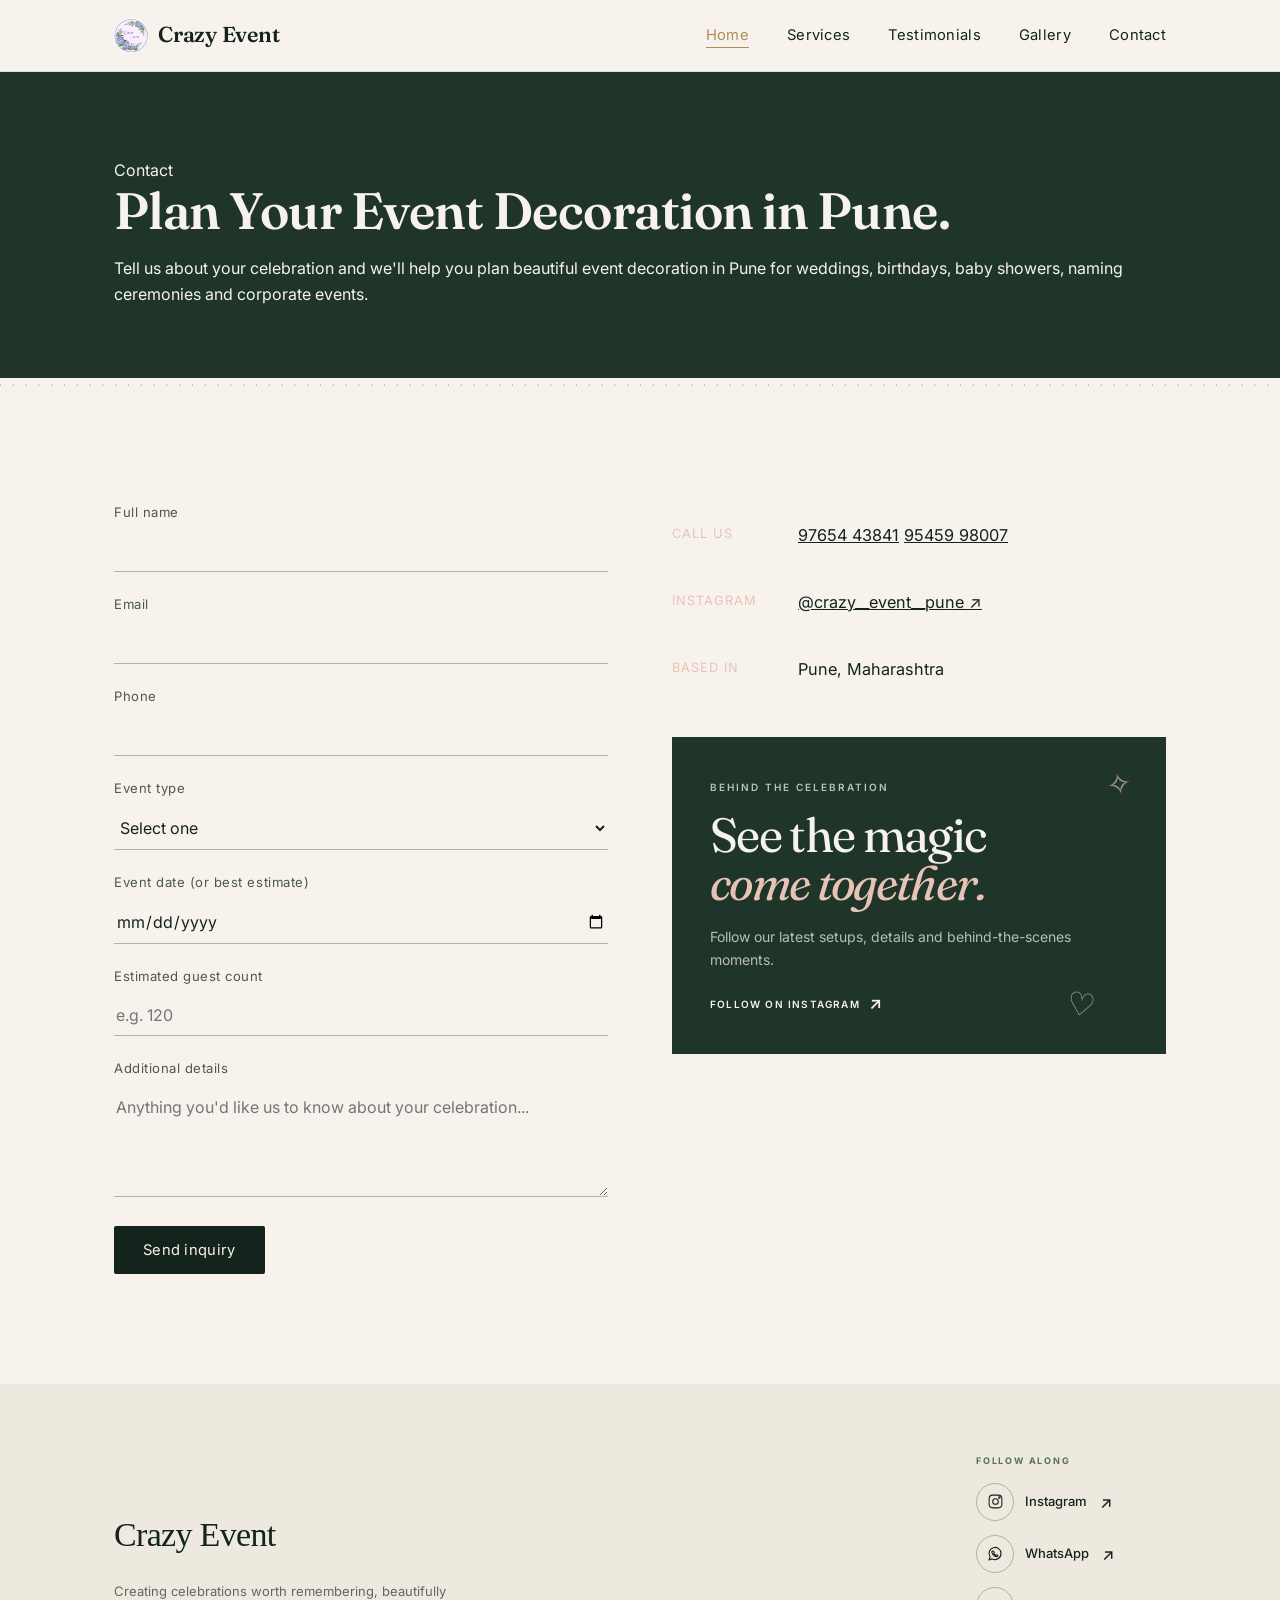
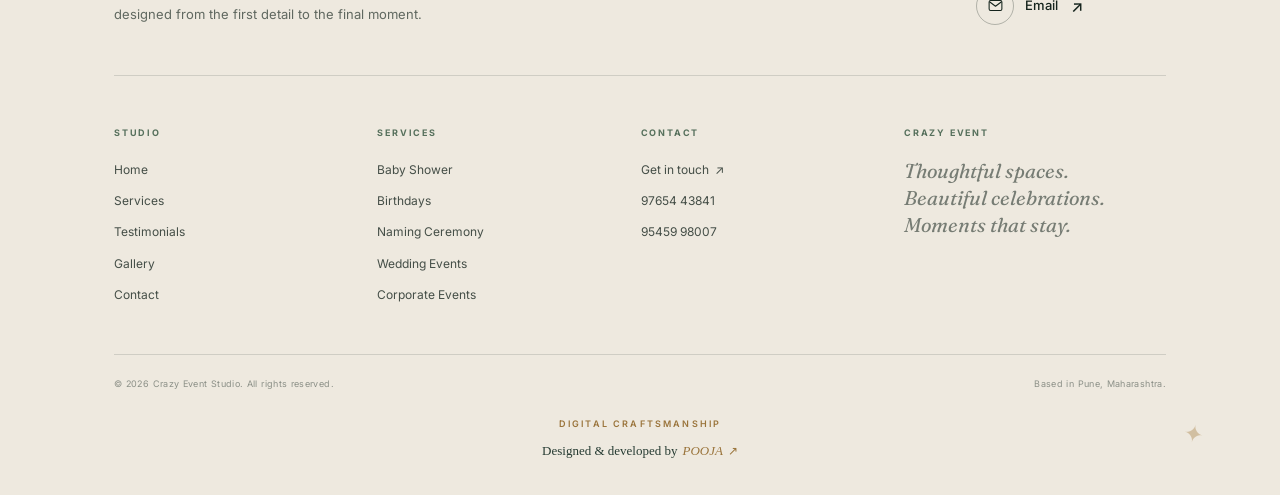
==== commit 72b8cb8d: "Add developer credit to website pages" ====
--- a/contact.html
+++ b/contact.html
@@ -428,7 +428,25 @@
             </span>
 
         </div>
-
+ <div class="footer-credit">
+
+            <span class="footer-credit-label">
+                DIGITAL CRAFTSMANSHIP
+            </span>
+
+            <a
+                href="https://pooja-bot07.github.io/pooja-portfolio/"
+                target="_blank"
+                rel="noopener noreferrer"
+                class="footer-credit-link"
+                aria-label="Designed and developed by Pooja. Visit her portfolio."
+            >
+                Designed &amp; developed by
+                <span class="footer-credit-name">POOJA</span>
+                <span class="footer-credit-arrow" aria-hidden="true">↗</span>
+            </a>
+
+        </div>
     </div>
 </footer>
 
--- a/styles.css
+++ b/styles.css
@@ -1070,6 +1070,10 @@
   animation:
     introTitle 1.2s cubic-bezier(.22,.61,.36,1) forwards;
   animation-delay: 0.7s;
+  white-space: nowrap;
+    width: max-content;
+    max-width: 100%;
+    box-sizing: border-box;
 }
 
 .intro-line {
@@ -1143,8 +1147,12 @@
 @media (max-width: 600px) {
 
   .intro-title {
-    font-size: clamp(2.4rem, 13vw, 4rem);
-    letter-spacing: 0.06em;
+    font-size: clamp(2.2rem, 8vw, 3.5rem);
+    letter-spacing: 0.04em;
+      white-space: nowrap;
+        width: 100%;
+        max-width: 100%;
+        text-align: center;
   }
 
   .intro-small {
@@ -2073,11 +2081,11 @@
 
 .cinematic-hero h1 {
     max-width: 850px;
-
     margin: 0;
+    box-sizing: border-box;
 
     font-family: var(--font-display);
-font-size: clamp(3rem, 5.5vw, 5.4rem);
+    font-size: clamp(3rem, 5.5vw, 5.4rem);
     font-weight: 500;
 
     line-height: 0.94;
@@ -2802,8 +2810,8 @@
 @media (max-width: 600px) {
 
     .approach-section {
-        padding-top: 70px;
-        padding-bottom: 70px;
+        padding-top: 45px;
+        padding-bottom: 20px;
     }
 
 
@@ -2824,10 +2832,10 @@
 
 
     .approach-grid {
-        padding-top: 45px;
-        padding-bottom: 45px;
-
-        gap: 32px;
+        padding-top: 25px;
+        padding-bottom: 15px;
+
+        gap: 24px;
     }
 
 
@@ -3918,12 +3926,12 @@
 @media (max-width: 600px) {
 
     .design-section {
-        padding: 75px 0 85px;
+      padding: 50px 0 85px;
     }
 
     .design-header {
         display: block;
-        margin-bottom: 45px;
+        margin-bottom: 30px;
     }
 
     .design-kicker {
@@ -5957,4 +5965,90 @@
     .ce-faq-item.active .ce-faq-answer p {
         padding-bottom: 25px;
     }
-}+}
+
+/* ================================
+   DEVELOPER CREDIT
+================================ */
+
+.footer-credit {
+    display: flex;
+    flex-direction: column;
+    align-items: center;
+    gap: 9px;
+    padding: 27px 0 8px;
+    text-align: center;
+}
+
+.footer-credit-label {
+    font-size: 9px;
+    font-weight: 600;
+    letter-spacing: 0.24em;
+    line-height: 1.4;
+     color: #9A743B;
+    opacity: 1;
+}
+
+.footer-credit-link {
+    display: inline-flex;
+    align-items: center;
+    justify-content: center;
+    flex-wrap: wrap;
+    gap: 5px;
+     color: #263B32;
+    font-family: Georgia, "Times New Roman", serif;
+    font-size: 13px;
+    font-weight: 400;
+    line-height: 1.7;
+    text-decoration: none;
+    transition: color 0.3s ease;
+}
+
+.footer-credit-name {
+      color: #9A743B;
+    font-style: italic;
+    transition: color 0.3s ease;
+}
+
+.footer-credit-arrow {
+    display: inline-block;
+    color: #9A743B;
+    font-family: Arial, sans-serif;
+    font-size: 12px;
+    transition: transform 0.3s ease;
+}
+
+.footer-credit-link:hover {
+    color: #15271F;
+
+}
+
+.footer-credit-link:hover .footer-credit-name {
+     color: #15271F;
+}
+
+.footer-credit-link:hover .footer-credit-arrow {
+    transform: translate(3px, -3px);
+}
+
+.footer-credit-link:focus-visible {
+    outline: 1px solid var(--brass);
+    outline-offset: 5px;
+    border-radius: 2px;
+}
+
+@media (max-width: 600px) {
+    .footer-credit {
+        padding-top: 23px;
+        gap: 8px;
+    }
+
+    .footer-credit-label {
+        font-size: 8px;
+        letter-spacing: 0.2em;
+    }
+
+    .footer-credit-link {
+        font-size: 12px;
+    }
+}
